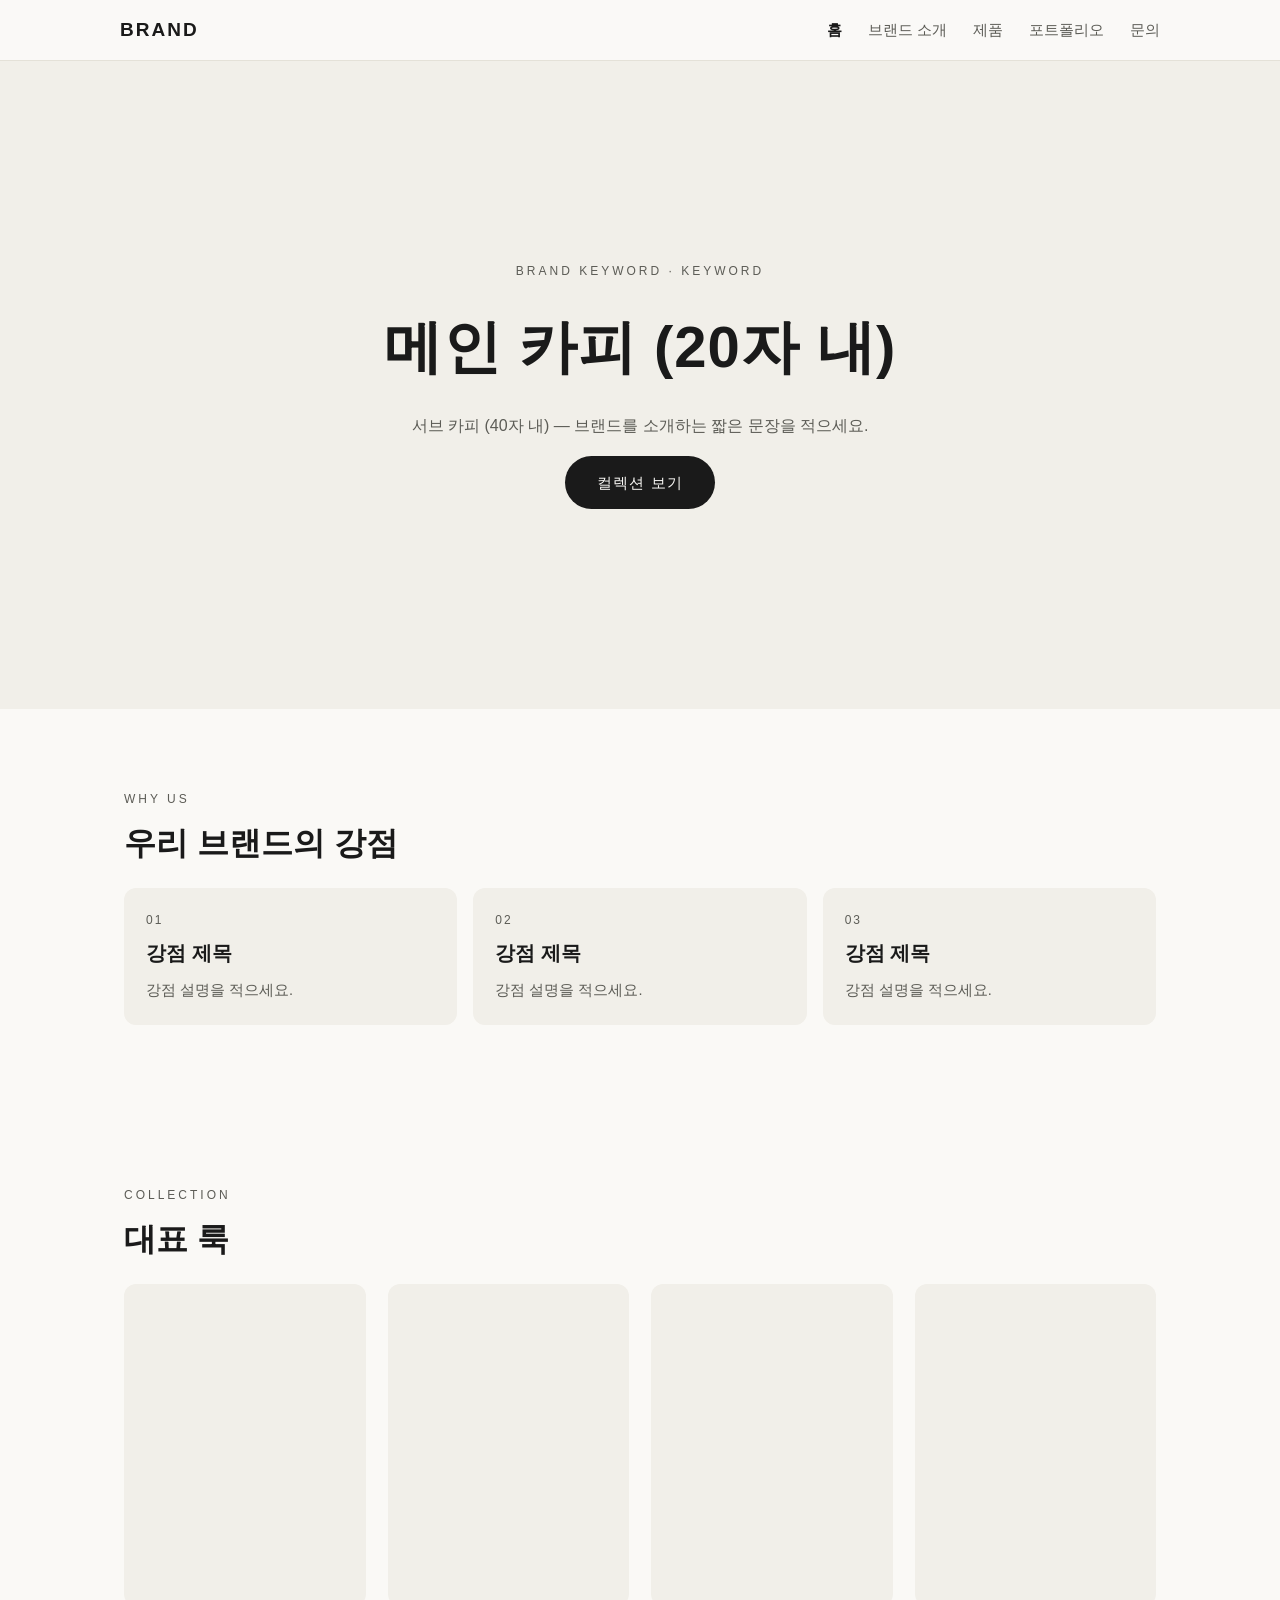
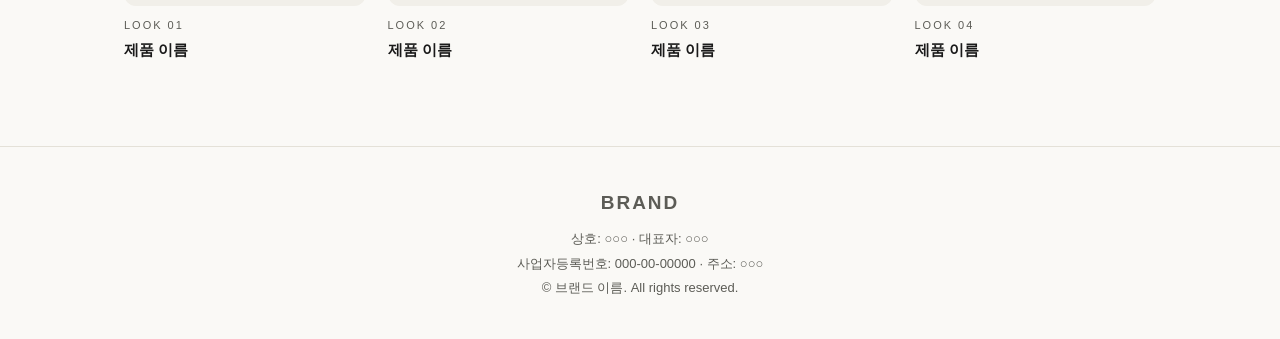
==== index.html @ 8da1a18b "제품 시스템 추가: products.json 기반 목록/상세(DB 없이 브랜드가 직접 관리) + 안내서" ====
<!DOCTYPE html>
<html lang="ko">
<head>
  <meta charset="UTF-8" />
  <meta name="viewport" content="width=device-width, initial-scale=1.0" />

  <!-- [작성서 01] 브랜드명으로 바꾸세요 -->
  <title>브랜드 이름</title>
  <!-- [작성서 02] 한 줄 소개 → 검색·공유 미리보기에 나오는 설명 -->
  <meta name="description" content="브랜드 한 줄 소개를 여기에 적으세요." />

  <!-- 카톡/인스타 공유 미리보기 (OG 태그) — 브랜드명·소개·대표이미지로 바꾸세요 -->
  <meta property="og:title" content="브랜드 이름" />
  <meta property="og:description" content="브랜드 한 줄 소개" />
  <meta property="og:image" content="images/og.jpg" />
  <meta property="og:type" content="website" />

  <!-- 탭 아이콘 (images/favicon.png 넣으면 표시됨) -->
  <link rel="icon" href="images/favicon.png" />
  <link rel="stylesheet" href="style.css" />
</head>
<body>

  <!-- ===== 상단 메뉴 (5페이지 공통 — 수정하면 모든 페이지에 똑같이 반영하세요) ===== -->
  <header class="nav">
    <div class="nav-inner">
      <a href="index.html" class="logo">BRAND</a>
      <button class="nav-toggle" aria-label="메뉴 열기">☰</button>
      <nav class="nav-menu">
        <a href="index.html" class="active">홈</a>
        <a href="about.html">브랜드 소개</a>
        <a href="products.html">제품</a>
        <a href="portfolio.html">포트폴리오</a>
        <a href="contact.html">문의</a>
      </nav>
    </div>
  </header>

  <!-- ===== 히어로 [작성서 04 홈: 메인 카피·서브 카피] ===== -->
  <section class="hero">
    <p class="eyebrow">BRAND KEYWORD · KEYWORD</p>
    <h1>메인 카피 (20자 내)</h1>
    <p>서브 카피 (40자 내) — 브랜드를 소개하는 짧은 문장을 적으세요.</p>
    <a href="products.html" class="btn">컬렉션 보기</a>
  </section>

  <!-- ===== 강점 3가지 [작성서 04 홈: 강점3가지] ===== -->
  <section class="section">
    <p class="eyebrow">WHY US</p>
    <h2>우리 브랜드의 강점</h2>
    <div class="features">
      <div class="feature">
        <p class="num">01</p>
        <h3>강점 제목</h3>
        <p>강점 설명을 적으세요.</p>
      </div>
      <div class="feature">
        <p class="num">02</p>
        <h3>강점 제목</h3>
        <p>강점 설명을 적으세요.</p>
      </div>
      <div class="feature">
        <p class="num">03</p>
        <h3>강점 제목</h3>
        <p>강점 설명을 적으세요.</p>
      </div>
    </div>
  </section>

  <!-- ===== 대표 제품 미리보기 — products.json에서 자동으로 채워짐 ===== -->
  <section class="section">
    <p class="eyebrow">COLLECTION</p>
    <h2>대표 룩</h2>
    <div class="grid" id="home-looks"></div>
  </section>

  <!-- ===== 푸터 (5페이지 공통) [작성서 01: 푸터 표기 정보] ===== -->
  <footer class="footer">
    <p class="logo">BRAND</p>
    <p class="biz">
      상호: ○○○ · 대표자: ○○○<br />
      사업자등록번호: 000-00-00000 · 주소: ○○○
    </p>
    <p>© 브랜드 이름. All rights reserved.</p>
  </footer>

  <script src="script.js"></script>
  <script>
    // products.json의 앞 4개 제품을 홈에 보여줍니다. (수정할 필요 없음)
    fetch("products.json")
      .then((r) => r.json())
      .then((data) => {
        document.getElementById("home-looks").innerHTML = data.products
          .slice(0, 4)
          .map((p) => {
            const img = p.images && p.images[0]
              ? '<img src="' + p.images[0] + '" alt="' + p.name + '" onerror="this.remove()" />'
              : "";
            return (
              '<a class="card" href="product.html?id=' + encodeURIComponent(p.id) + '">' +
              '<div class="card-img">' + img + "</div>" +
              '<p class="k">' + (p.label || "") + "</p>" +
              "<h3>" + p.name + "</h3></a>"
            );
          })
          .join("");
      })
      .catch(() => {});
  </script>
</body>
</html>
---- style.css ----
/* ==========================================================
   ★ 브랜드 디자인 토큰 — 여기 값만 바꾸면 사이트 전체 톤이 바뀝니다
   (예: RE:STITCH → --bg:#F7F4EE; --ink:#111; --accent:#0E5A5A;)
   ========================================================== */
:root {
  --bg: #faf9f6;        /* 페이지 배경 */
  --surface: #f1efe9;   /* 카드·옅은 배경 */
  --ink: #1a1a1a;       /* 기본 글자색 */
  --ink-soft: #5c5c56;  /* 보조 글자색 */
  --accent: #1a1a1a;    /* 강조색 (버튼·포인트) */
  --line: #e4e1d8;      /* 테두리 선 */

  --font-main: -apple-system, "Apple SD Gothic Neo", "Noto Sans KR", sans-serif;
  --font-display: var(--font-main);  /* 제목용 폰트 (다르게 쓰고 싶으면 변경) */

  --radius: 12px;
  --maxw: 1080px;
}

/* ===== 기본값 (모바일 우선 — 기본이 휴대폰 화면) ===== */
* { margin: 0; padding: 0; box-sizing: border-box; }
html { scroll-behavior: smooth; -webkit-text-size-adjust: 100%; }
body { font-family: var(--font-main); color: var(--ink); background: var(--bg); line-height: 1.7; }
img { max-width: 100%; display: block; }
a { color: inherit; }

/* ===== 상단 메뉴 (모바일: 햄버거) ===== */
.nav { position: sticky; top: 0; z-index: 20; background: color-mix(in srgb, var(--bg) 92%, white); backdrop-filter: blur(8px); border-bottom: 1px solid var(--line); }
.nav-inner { max-width: var(--maxw); margin: 0 auto; padding: 14px 20px; display: flex; align-items: center; justify-content: space-between; position: relative; }
.logo { font-family: var(--font-display); font-weight: 800; letter-spacing: 2px; text-decoration: none; font-size: 19px; }
.nav-toggle { background: none; border: 0; font-size: 26px; line-height: 1; cursor: pointer; color: var(--ink); padding: 4px 8px; }
.nav-menu { display: none; position: absolute; top: 100%; left: 0; right: 0; flex-direction: column; background: var(--bg); border-bottom: 1px solid var(--line); padding: 8px 20px 16px; }
.nav-menu.open { display: flex; }
.nav-menu a { text-decoration: none; color: var(--ink-soft); font-size: 16px; padding: 12px 0; border-top: 1px solid var(--line); }
.nav-menu a.active { color: var(--ink); font-weight: 700; }

/* ===== 히어로 (홈 첫 화면) ===== */
.hero { min-height: 72vh; background: var(--surface); display: flex; flex-direction: column; align-items: center; justify-content: center; text-align: center; padding: 48px 22px; gap: 16px; }
.hero .eyebrow { font-size: 12px; letter-spacing: 3px; color: var(--ink-soft); text-transform: uppercase; }
.hero h1 { font-family: var(--font-display); font-size: clamp(28px, 8vw, 58px); letter-spacing: 1px; }
.hero p { color: var(--ink-soft); max-width: 560px; }
.btn { display: inline-block; background: var(--accent); color: var(--bg); padding: 14px 32px; border-radius: 999px; text-decoration: none; font-size: 15px; letter-spacing: 1px; }
.btn.ghost { background: transparent; color: var(--ink); border: 1px solid var(--ink); }

/* ===== 공통 섹션 ===== */
.section { max-width: var(--maxw); margin: 0 auto; padding: 56px 22px; }
.section .eyebrow { font-size: 12px; letter-spacing: 3px; color: var(--ink-soft); text-transform: uppercase; margin-bottom: 6px; }
.section h2 { font-family: var(--font-display); font-size: clamp(22px, 6vw, 32px); margin-bottom: 18px; }
.section h3 { font-size: clamp(16px, 4.5vw, 20px); margin: 20px 0 8px; }
.lead { font-size: clamp(15px, 4vw, 18px); color: var(--ink-soft); max-width: 640px; }

/* ===== 페이지 머리(서브페이지 상단) ===== */
.page-head { background: var(--surface); text-align: center; padding: 64px 22px 48px; }
.page-head h1 { font-family: var(--font-display); font-size: clamp(26px, 7vw, 44px); }
.page-head p { color: var(--ink-soft); margin-top: 8px; }

/* ===== 강점 3가지 / 특징 ===== */
.features { display: grid; grid-template-columns: 1fr; gap: 16px; }
.feature { background: var(--surface); border-radius: var(--radius); padding: 22px; }
.feature .num { font-size: 12px; letter-spacing: 2px; color: var(--ink-soft); }
.feature h3 { margin: 6px 0 8px; }
.feature p { color: var(--ink-soft); font-size: 14.5px; }

/* ===== 제품(룩) 카드 ===== */
.grid { display: grid; grid-template-columns: repeat(2, 1fr); gap: 14px; }
.card { text-decoration: none; }
.card-img { aspect-ratio: 3/4; background: var(--surface); border-radius: var(--radius); margin-bottom: 10px; overflow: hidden; }
.card-img img { width: 100%; height: 100%; object-fit: cover; }
.card .k { font-size: 11px; letter-spacing: 2px; color: var(--ink-soft); text-transform: uppercase; }
.card h3 { font-size: 15px; margin: 2px 0 4px; }
.card p { font-size: 13px; color: var(--ink-soft); }

/* 제품 상세형(큰 이미지+설명 교차) */
.look { display: grid; grid-template-columns: 1fr; gap: 18px; margin: 36px 0; }
.look-img { aspect-ratio: 3/4; background: var(--surface); border-radius: var(--radius); overflow: hidden; }
.look-img img { width: 100%; height: 100%; object-fit: cover; }
.look .k { font-size: 11px; letter-spacing: 2px; color: var(--ink-soft); text-transform: uppercase; }
.look h3 { font-size: clamp(18px, 5vw, 24px); margin: 4px 0 8px; }
.look p { color: var(--ink-soft); }
.tags { margin-top: 10px; display: flex; flex-wrap: wrap; gap: 6px; }
.tags span { font-size: 11.5px; border: 1px solid var(--line); border-radius: 999px; padding: 4px 10px; color: var(--ink-soft); }

/* ===== 포트폴리오 사례 ===== */
.case { border-top: 1px solid var(--line); padding: 28px 0; }
.case .k { font-size: 12px; letter-spacing: 2px; color: var(--ink-soft); }
.case h3 { margin: 6px 0 8px; }
.case p { color: var(--ink-soft); }

/* ===== 문의 ===== */
.contact-list { display: grid; grid-template-columns: 1fr; gap: 12px; margin-top: 8px; }
.contact-item { background: var(--surface); border-radius: var(--radius); padding: 18px 20px; }
.contact-item .label { font-size: 12px; letter-spacing: 2px; color: var(--ink-soft); text-transform: uppercase; }
.contact-item .value { font-size: 16px; margin-top: 4px; word-break: break-all; }

/* ===== 푸터 (모든 페이지 공통) ===== */
.footer { border-top: 1px solid var(--line); padding: 40px 22px; text-align: center; color: var(--ink-soft); font-size: 13px; }
.footer .biz { margin-top: 8px; line-height: 1.9; }

/* ===== 큰 화면(태블릿/PC) — 720px 이상 ===== */
@media (min-width: 720px) {
  .nav-toggle { display: none; }
  .nav-menu { display: flex; flex-direction: row; position: static; background: none; border: 0; padding: 0; gap: 26px; }
  .nav-menu a { border-top: 0; padding: 0; font-size: 15px; }
  .section { padding: 80px 24px; }
  .features { grid-template-columns: repeat(3, 1fr); }
  .grid { grid-template-columns: repeat(auto-fill, minmax(230px, 1fr)); gap: 22px; }
  .look { grid-template-columns: 1fr 1fr; align-items: center; gap: 40px; }
  .look.reverse .look-img { order: 2; }
  .contact-list { grid-template-columns: repeat(2, 1fr); }
}
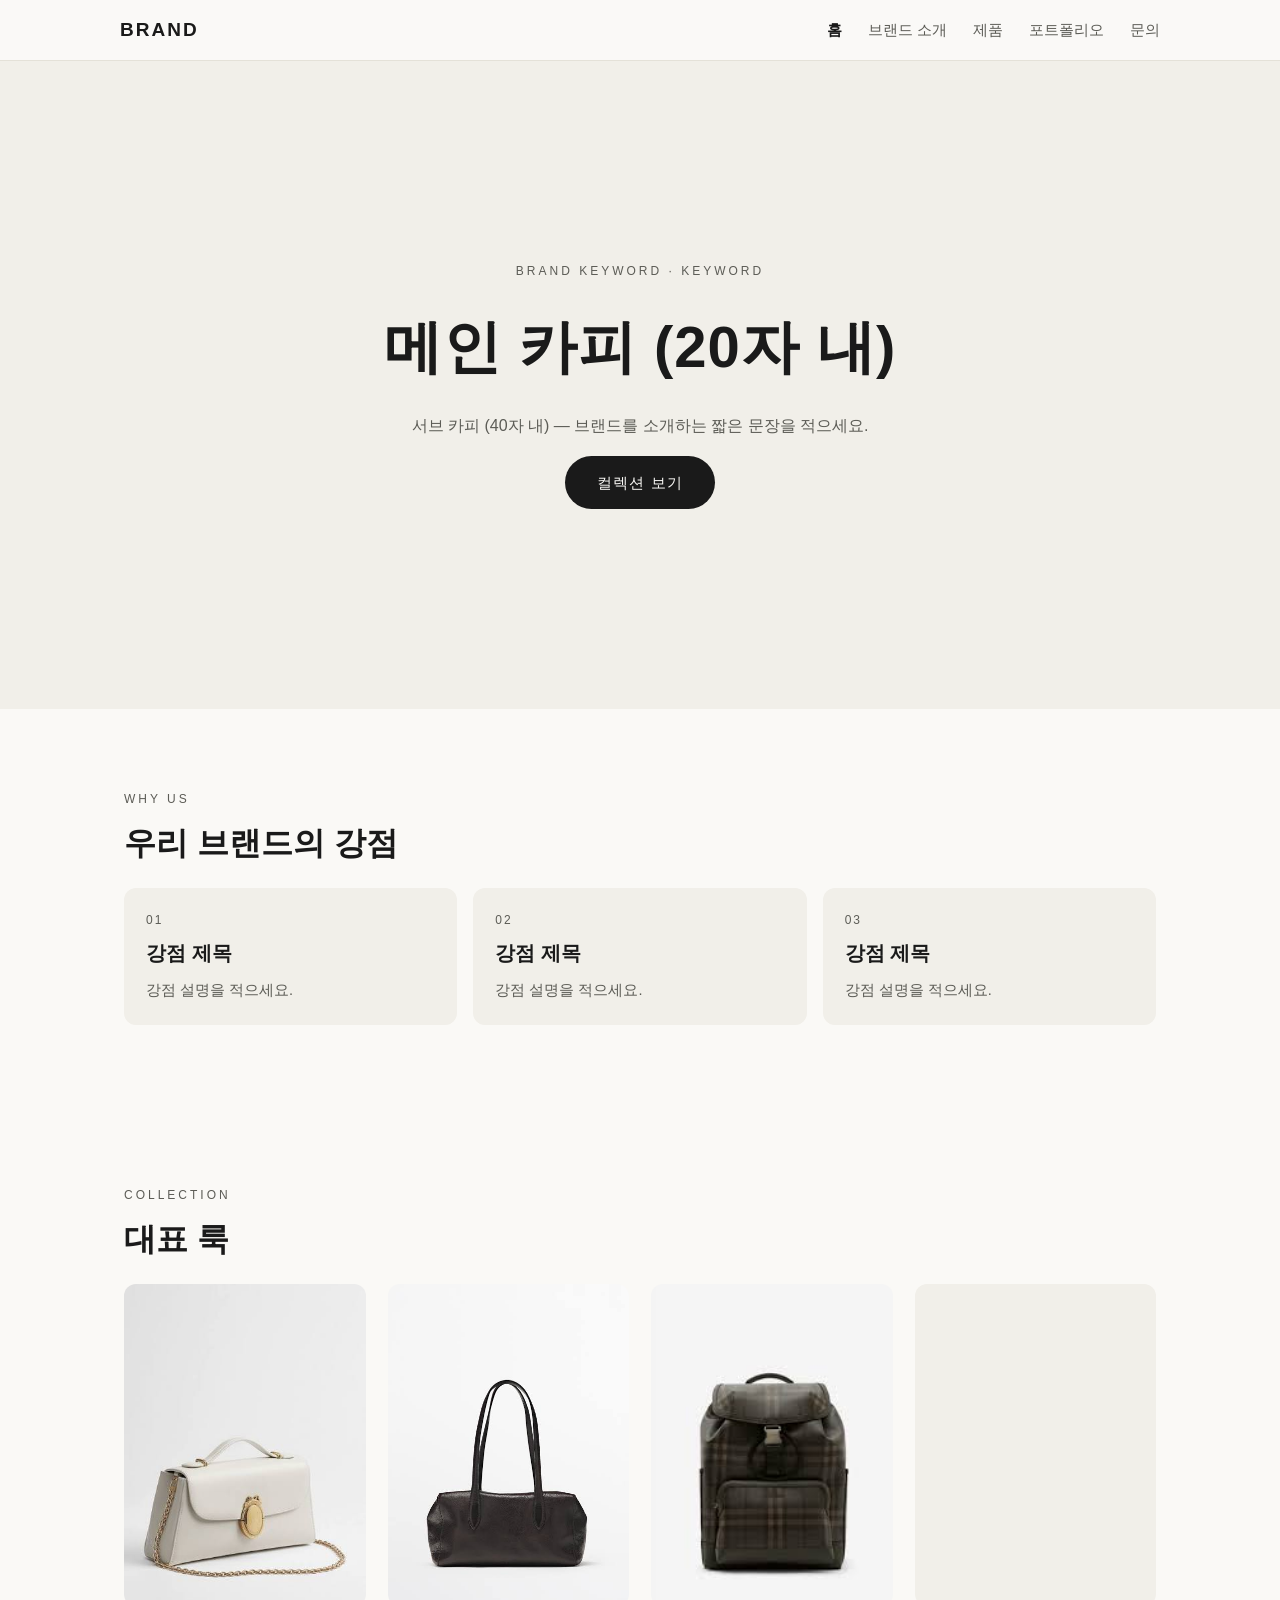
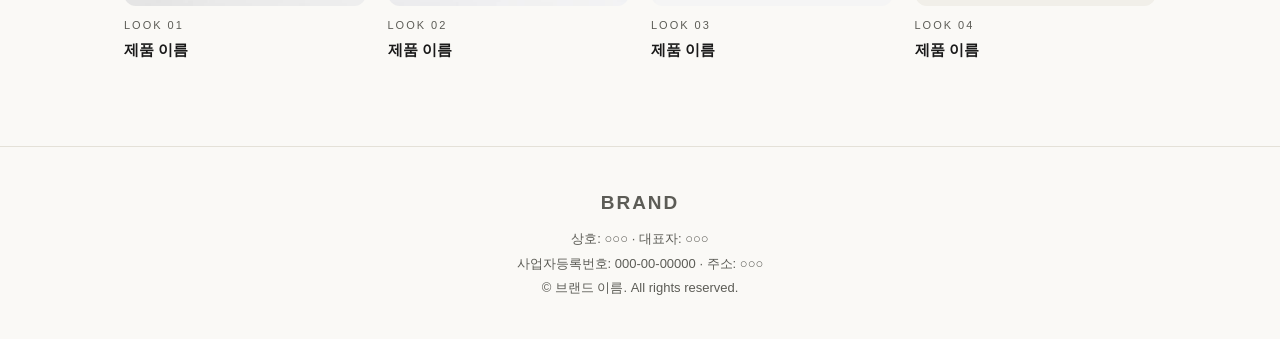
==== commit aa8a756c: "관리자 리치 편집기와 공개 서식 강화" ====
--- a/index.html
+++ b/index.html
@@ -85,22 +85,24 @@
   </footer>
 
   <script src="script.js"></script>
+  <script src="catalog.js?v=20260826-rich-editor-1"></script>
   <script>
-    // products.json의 앞 4개 제품을 홈에 보여줍니다. (수정할 필요 없음)
-    fetch("products.json")
-      .then((r) => r.json())
-      .then((data) => {
-        document.getElementById("home-looks").innerHTML = data.products
-          .slice(0, 4)
+    // 공개 제품 중 '홈 대표 제품'을 최대 4개 보여줍니다.
+    ProductCatalog.loadVisibleProducts()
+      .then((products) => {
+        const featured = products.filter((product) => product.featured);
+        const homeProducts = (featured.length ? featured : products).slice(0, 4);
+        document.getElementById("home-looks").innerHTML = homeProducts
           .map((p) => {
-            const img = p.images && p.images[0]
-              ? '<img src="' + p.images[0] + '" alt="' + p.name + '" onerror="this.remove()" />'
+            const image = ProductCatalog.safeImageUrl(p.images && p.images[0]);
+            const img = image
+              ? '<img src="' + ProductCatalog.escapeHtml(image) + '" alt="' + ProductCatalog.escapeHtml(p.name) + '" onerror="this.remove()" />'
               : "";
             return (
               '<a class="card" href="product.html?id=' + encodeURIComponent(p.id) + '">' +
               '<div class="card-img">' + img + "</div>" +
-              '<p class="k">' + (p.label || "") + "</p>" +
-              "<h3>" + p.name + "</h3></a>"
+              '<p class="k">' + ProductCatalog.escapeHtml(p.label || p.category || "") + "</p>" +
+              "<h3>" + ProductCatalog.escapeHtml(p.name) + "</h3></a>"
             );
           })
           .join("");
--- a/style.css
+++ b/style.css
@@ -69,6 +69,7 @@
 .card .k { font-size: 11px; letter-spacing: 2px; color: var(--ink-soft); text-transform: uppercase; }
 .card h3 { font-size: 15px; margin: 2px 0 4px; }
 .card p { font-size: 13px; color: var(--ink-soft); }
+.card .price { margin-top: 5px; color: var(--ink); font-weight: 700; }
 
 /* 제품 상세형(큰 이미지+설명 교차) */
 .look { display: grid; grid-template-columns: 1fr; gap: 18px; margin: 36px 0; }
@@ -80,7 +81,103 @@
 .tags { margin-top: 10px; display: flex; flex-wrap: wrap; gap: 6px; }
 .tags span { font-size: 11.5px; border: 1px solid var(--line); border-radius: 999px; padding: 4px 10px; color: var(--ink-soft); }
 
-/* ===== 포트폴리오 사례 ===== */
+/* ===== 제품 상세페이지 =====
+   브랜드 담당자가 편집기에서 만든 상세 내용은 아래 공통 클래스에 맞춰 표시됩니다.
+   학생은 이 영역의 CSS를 바꿔 브랜드에 맞는 제품 상세 UI를 디자인하세요. */
+.product-hero { display: grid; grid-template-columns: 1fr; gap: 28px; }
+.product-hero-gallery { min-width: 0; }
+.product-hero-carousel { position: relative; min-width: 0; }
+.product-carousel-viewport { overflow: hidden; border-radius: var(--radius); touch-action: pan-y; }
+.product-carousel-track { display: flex; transition: transform .42s cubic-bezier(.22, .7, .25, 1); will-change: transform; }
+.product-hero-image { flex: 0 0 100%; min-width: 100%; min-height: 320px; aspect-ratio: 4/5; margin: 0; background: var(--surface); overflow: hidden; }
+.product-hero-image img { width: 100%; height: 100%; object-fit: cover; }
+.product-image-placeholder { aspect-ratio: 3/4; }
+.product-carousel-button { position: absolute; top: 50%; z-index: 2; display: grid; width: 44px; height: 44px; padding: 0; border: 1px solid rgba(255,255,255,.55); border-radius: 50%; background: rgba(20,20,20,.72); color: #fff; font-size: 20px; line-height: 1; place-items: center; transform: translateY(-50%); cursor: pointer; backdrop-filter: blur(8px); }
+.product-carousel-button:hover { background: rgba(20,20,20,.92); }
+.product-carousel-button:focus-visible,
+.product-carousel-dot:focus-visible { outline: 3px solid var(--accent); outline-offset: 3px; }
+.product-carousel-button.previous { left: 12px; }
+.product-carousel-button.next { right: 12px; }
+.product-carousel-footer { display: flex; align-items: center; justify-content: space-between; gap: 16px; min-height: 34px; padding-top: 10px; }
+.product-carousel-count { flex: 0 0 auto; margin: 0; color: var(--ink-soft); font-size: 12px; font-variant-numeric: tabular-nums; }
+.product-carousel-dots { display: flex; overflow-x: auto; align-items: center; justify-content: flex-end; gap: 8px; max-width: 75%; padding: 5px 2px; scrollbar-width: none; }
+.product-carousel-dots::-webkit-scrollbar { display: none; }
+.product-carousel-dot { flex: 0 0 auto; width: 8px; height: 8px; padding: 0; border: 0; border-radius: 50%; background: var(--line); cursor: pointer; transition: width .2s ease, background .2s ease; }
+.product-carousel-dot[aria-current="true"] { width: 24px; border-radius: 999px; background: var(--ink); }
+.product-info .k { font-size: 11px; letter-spacing: 2px; color: var(--ink-soft); text-transform: uppercase; }
+.product-info h1 { font-family: var(--font-display); font-size: clamp(28px, 8vw, 48px); line-height: 1.2; margin: 8px 0 14px; }
+.product-summary { color: var(--ink-soft); font-size: 16px; }
+.product-price { font-size: 20px; font-weight: 800; margin-top: 18px; }
+.product-buy { margin-top: 24px; text-align: center; }
+.product-story { padding: 24px 0 64px; }
+.product-block { width: min(calc(100% - 44px), var(--maxw)); margin: 0 auto 54px; }
+.product-rich-text { max-width: 760px; }
+.product-rich-text h2,
+.product-block-copy h2,
+.product-highlight h2 { font-family: var(--font-display); font-size: clamp(23px, 6vw, 36px); line-height: 1.3; margin-bottom: 16px; }
+.product-rich-text h3,
+.product-block-copy h3 { font-size: clamp(18px, 5vw, 25px); margin: 30px 0 10px; }
+.product-rich-text p,
+.product-block-copy p,
+.product-highlight p { margin: 0 0 16px; color: var(--ink-soft); }
+.product-rich-text ul,
+.product-rich-text ol,
+.product-block-copy ul,
+.product-block-copy ol { margin: 0 0 20px 22px; color: var(--ink-soft); }
+.product-rich-text blockquote,
+.product-block-copy blockquote { border-left: 3px solid var(--accent); padding-left: 18px; margin: 24px 0; font-size: 18px; }
+.product-rich-text img,
+.product-block-copy img { width: 100%; border-radius: var(--radius); margin: 24px 0; }
+.product-rich-text figure { margin: 24px 0; }
+.product-rich-text figcaption { margin-top: 8px; color: var(--ink-soft); font-size: 12px; text-align: center; }
+.product-rich-text iframe,
+.product-rich-text video { display: block; width: 100%; margin: 30px 0; border: 0; border-radius: var(--radius); background: #111; }
+.product-rich-text iframe { aspect-ratio: 16 / 9; }
+.product-rich-text video { height: auto; }
+.product-full-image { width: min(calc(100% - 24px), 1320px); }
+.product-full-image img { width: 100%; max-height: 900px; object-fit: cover; border-radius: var(--radius); }
+.product-full-image figcaption { color: var(--ink-soft); font-size: 13px; margin-top: 8px; text-align: center; }
+.product-image-text { display: grid; grid-template-columns: 1fr; gap: 24px; align-items: center; }
+.product-block-image { min-height: 280px; background: var(--surface); border-radius: var(--radius); overflow: hidden; }
+.product-block-image:empty { display: none; }
+.product-block-image img { width: 100%; height: 100%; max-height: 720px; object-fit: cover; }
+.product-gallery { display: grid; grid-template-columns: 1fr; gap: 12px; }
+.product-gallery figure { min-height: 240px; background: var(--surface); border-radius: var(--radius); overflow: hidden; }
+.product-gallery img { width: 100%; height: 100%; max-height: 760px; object-fit: cover; }
+.product-highlight { background: var(--surface); padding: 38px 24px; border-radius: var(--radius); text-align: center; }
+.product-highlight > :last-child { margin-bottom: 0; }
+.product-back { text-align: center; padding-top: 0; }
+
+/* ===== 포트폴리오 =====
+   관리자 편집기에서 만든 한 페이지가 이 영역에 표시됩니다.
+   학생은 아래 스타일을 브랜드 디자인에 맞게 자유롭게 바꿀 수 있습니다. */
+.portfolio-content { max-width: 860px; margin: 0 auto; overflow-wrap: anywhere; }
+.portfolio-content > :first-child { margin-top: 0; }
+.portfolio-content > :last-child { margin-bottom: 0; }
+.portfolio-content h2 { margin: 48px 0 18px; font-family: var(--font-display); font-size: clamp(25px, 6vw, 42px); line-height: 1.25; }
+.portfolio-content h3 { margin: 36px 0 13px; font-size: clamp(19px, 4.5vw, 27px); line-height: 1.35; }
+.portfolio-content h4 { margin: 30px 0 10px; font-size: 18px; }
+.portfolio-content p { margin: 0 0 20px; color: var(--ink-soft); }
+.portfolio-content strong { color: var(--ink); }
+.portfolio-content ul,
+.portfolio-content ol { margin: 0 0 24px 24px; color: var(--ink-soft); }
+.portfolio-content li + li { margin-top: 7px; }
+.portfolio-content blockquote { margin: 34px 0; padding: 6px 0 6px 20px; border-left: 3px solid var(--accent); font-size: clamp(18px, 4vw, 24px); }
+.portfolio-content blockquote p { color: var(--ink); }
+.portfolio-content a { text-underline-offset: 3px; }
+.portfolio-content hr { margin: 52px 0; border: 0; border-top: 1px solid var(--line); }
+.portfolio-content img { width: 100%; height: auto; margin: 30px 0; border-radius: var(--radius); }
+.portfolio-content figure { margin: 34px 0; }
+.portfolio-content figure img { margin: 0; }
+.portfolio-content figcaption { margin-top: 9px; color: var(--ink-soft); font-size: 12px; text-align: center; }
+.portfolio-content iframe,
+.portfolio-content video { display: block; width: 100%; margin: 36px 0; border: 0; border-radius: var(--radius); background: #111; }
+.portfolio-content iframe { aspect-ratio: 16 / 9; }
+.portfolio-content video { height: auto; }
+.portfolio-content.is-empty { min-height: 220px; display: grid; place-items: center; text-align: center; }
+.portfolio-status { color: var(--ink-soft); font-size: 14px; }
+
+/* 기존 사례형 UI를 사용하고 싶은 학생 팀을 위한 선택 스타일 */
 .case { border-top: 1px solid var(--line); padding: 28px 0; }
 .case .k { font-size: 12px; letter-spacing: 2px; color: var(--ink-soft); }
 .case h3 { margin: 6px 0 8px; }
@@ -106,5 +203,18 @@
   .grid { grid-template-columns: repeat(auto-fill, minmax(230px, 1fr)); gap: 22px; }
   .look { grid-template-columns: 1fr 1fr; align-items: center; gap: 40px; }
   .look.reverse .look-img { order: 2; }
+  .product-hero { grid-template-columns: minmax(0, 1.2fr) minmax(280px, .8fr); align-items: start; gap: 52px; }
+  .product-info { position: sticky; top: 100px; padding-top: 20px; }
+  .product-block { margin-bottom: 90px; }
+  .product-image-text { grid-template-columns: 1fr 1fr; gap: 64px; }
+  .product-image-text.reverse .product-block-image { order: 2; }
+  .product-image-text.reverse .product-block-copy { order: 1; }
+  .product-gallery.columns-2 { grid-template-columns: repeat(2, 1fr); }
+  .product-gallery.columns-3 { grid-template-columns: repeat(3, 1fr); }
+  .product-highlight { padding: 64px; }
   .contact-list { grid-template-columns: repeat(2, 1fr); }
 }
+
+@media (prefers-reduced-motion: reduce) {
+  .product-carousel-track { transition: none; }
+}
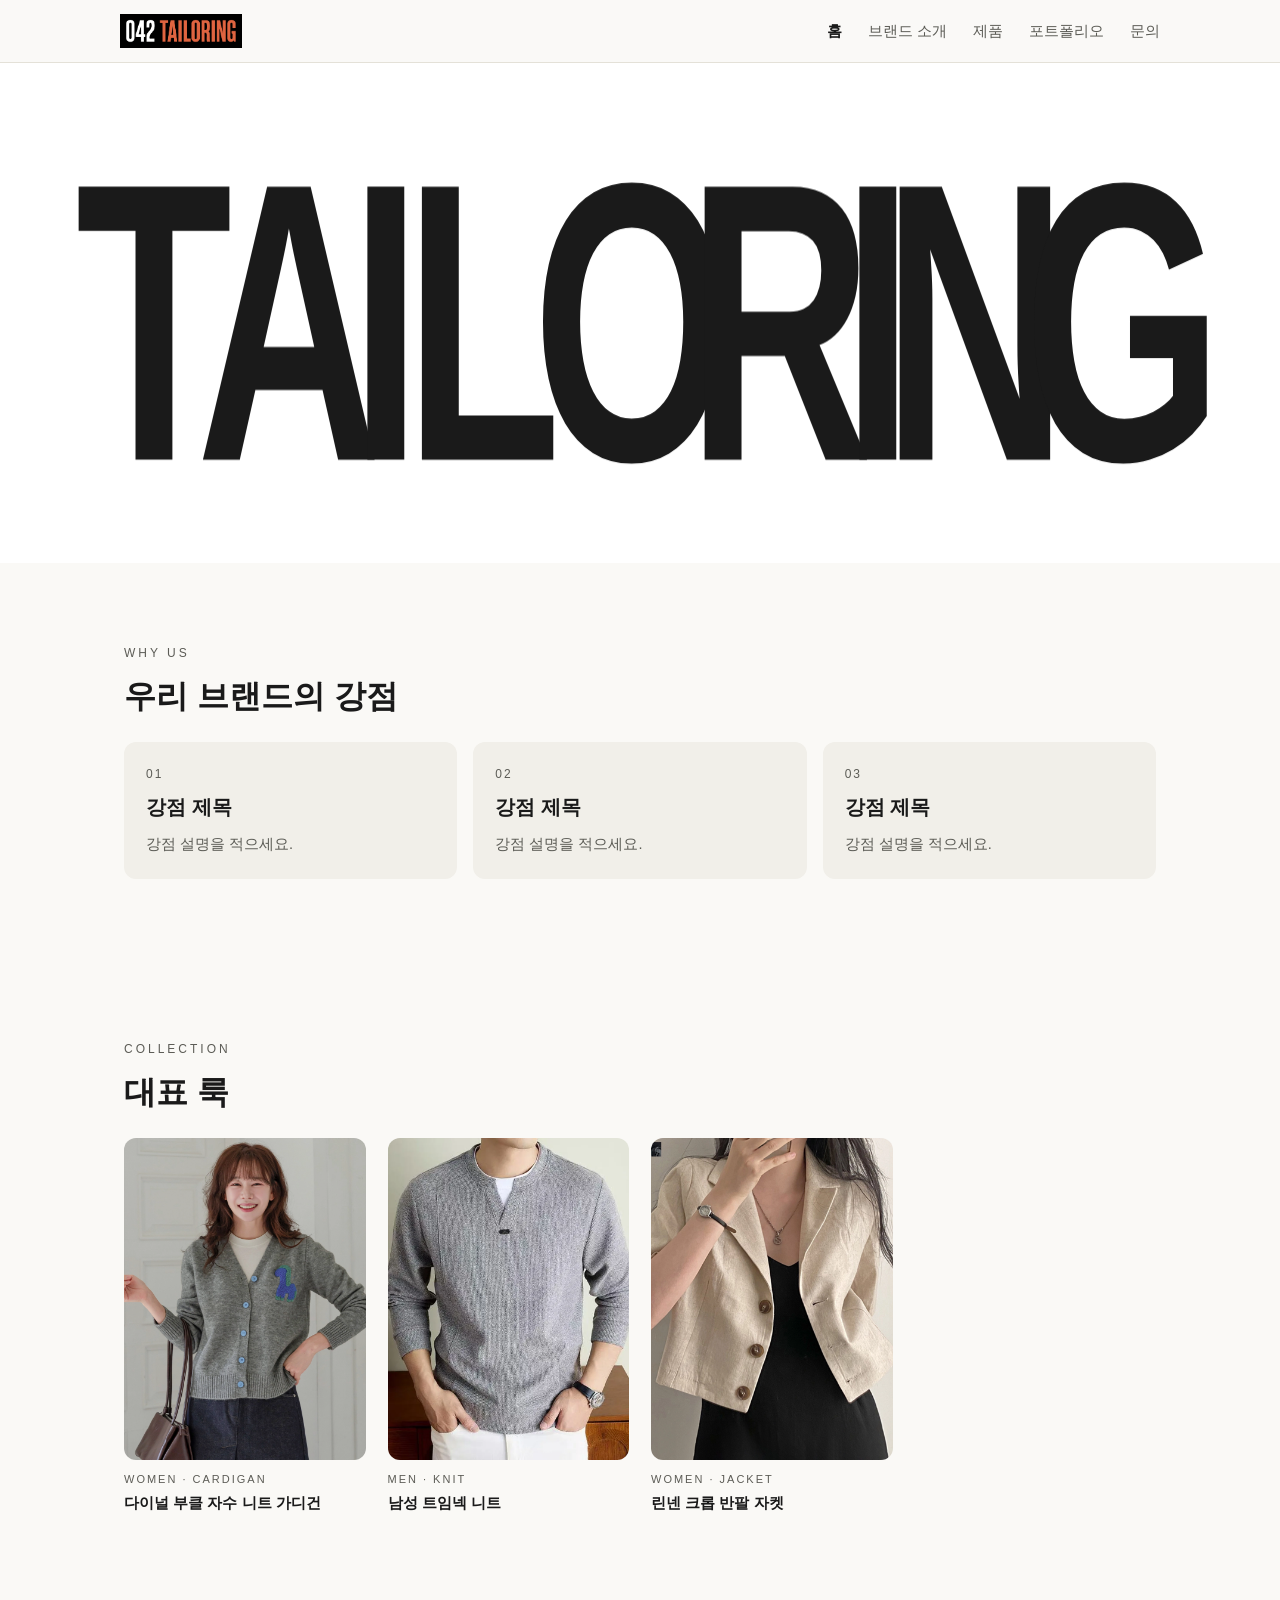
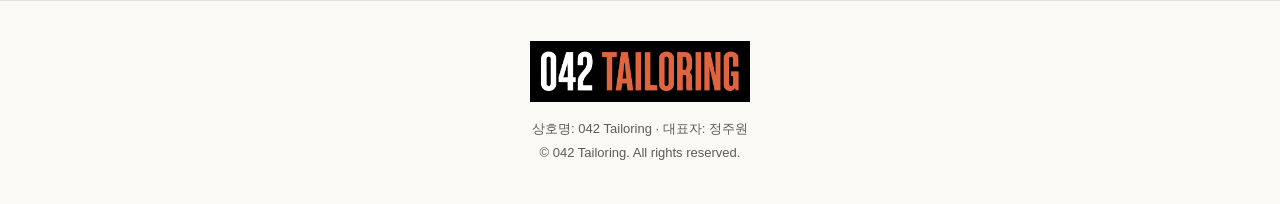
==== commit e65e8b4a: "홈 타이포그래피와 브랜드 로고 적용" ====
--- a/index.html
+++ b/index.html
@@ -24,7 +24,9 @@
   <!-- ===== 상단 메뉴 (5페이지 공통 — 수정하면 모든 페이지에 똑같이 반영하세요) ===== -->
   <header class="nav">
     <div class="nav-inner">
-      <a href="index.html" class="logo">BRAND</a>
+      <a href="index.html" class="logo" aria-label="042 TAILORING 홈으로 이동">
+        <img src="images/042-tailoring-logo.png" alt="042 TAILORING" />
+      </a>
       <button class="nav-toggle" aria-label="메뉴 열기">☰</button>
       <nav class="nav-menu">
         <a href="index.html" class="active">홈</a>
@@ -37,11 +39,20 @@
   </header>
 
   <!-- ===== 히어로 [작성서 04 홈: 메인 카피·서브 카피] ===== -->
-  <section class="hero">
-    <p class="eyebrow">BRAND KEYWORD · KEYWORD</p>
-    <h1>메인 카피 (20자 내)</h1>
-    <p>서브 카피 (40자 내) — 브랜드를 소개하는 짧은 문장을 적으세요.</p>
-    <a href="products.html" class="btn">컬렉션 보기</a>
+  <section class="hero hero-type-stage">
+    <!-- 첫 화면을 가득 채우며 계속 위아래로 움직이는 브랜드 타이포그래피 -->
+    <h1 class="reel-title" aria-label="TAILORING">
+      <!-- 같은 글자를 세로로 반복해 슬롯머신처럼 끊김 없이 회전시킵니다. -->
+      <span class="letter-reel"><span class="letter-reel-track" aria-hidden="true"><span>T</span><span>T</span><span>T</span><span>T</span><span>T</span><span>T</span></span></span>
+      <span class="letter-reel"><span class="letter-reel-track" aria-hidden="true"><span>A</span><span>A</span><span>A</span><span>A</span><span>A</span><span>A</span></span></span>
+      <span class="letter-reel narrow"><span class="letter-reel-track" aria-hidden="true"><span>I</span><span>I</span><span>I</span><span>I</span><span>I</span><span>I</span></span></span>
+      <span class="letter-reel"><span class="letter-reel-track" aria-hidden="true"><span>L</span><span>L</span><span>L</span><span>L</span><span>L</span><span>L</span></span></span>
+      <span class="letter-reel wide"><span class="letter-reel-track" aria-hidden="true"><span>O</span><span>O</span><span>O</span><span>O</span><span>O</span><span>O</span></span></span>
+      <span class="letter-reel"><span class="letter-reel-track" aria-hidden="true"><span>R</span><span>R</span><span>R</span><span>R</span><span>R</span><span>R</span></span></span>
+      <span class="letter-reel narrow"><span class="letter-reel-track" aria-hidden="true"><span>I</span><span>I</span><span>I</span><span>I</span><span>I</span><span>I</span></span></span>
+      <span class="letter-reel"><span class="letter-reel-track" aria-hidden="true"><span>N</span><span>N</span><span>N</span><span>N</span><span>N</span><span>N</span></span></span>
+      <span class="letter-reel wide"><span class="letter-reel-track" aria-hidden="true"><span>G</span><span>G</span><span>G</span><span>G</span><span>G</span><span>G</span></span></span>
+    </h1>
   </section>
 
   <!-- ===== 강점 3가지 [작성서 04 홈: 강점3가지] ===== -->
@@ -76,12 +87,9 @@
 
   <!-- ===== 푸터 (5페이지 공통) [작성서 01: 푸터 표기 정보] ===== -->
   <footer class="footer">
-    <p class="logo">BRAND</p>
-    <p class="biz">
-      상호: ○○○ · 대표자: ○○○<br />
-      사업자등록번호: 000-00-00000 · 주소: ○○○
-    </p>
-    <p>© 브랜드 이름. All rights reserved.</p>
+    <p class="logo"><img src="images/042-tailoring-logo.png" alt="042 TAILORING" /></p>
+    <p class="biz">상호명: 042 Tailoring · 대표자: 정주원</p>
+    <p>© 042 Tailoring. All rights reserved.</p>
   </footer>
 
   <script src="script.js"></script>
--- a/style.css
+++ b/style.css
@@ -9,6 +9,7 @@
   --ink-soft: #5c5c56;  /* 보조 글자색 */
   --accent: #1a1a1a;    /* 강조색 (버튼·포인트) */
   --line: #e4e1d8;      /* 테두리 선 */
+  --hero-bg: #ffffff;   /* 홈 움직이는 타이포그래피 배경 */
 
   --font-main: -apple-system, "Apple SD Gothic Neo", "Noto Sans KR", sans-serif;
   --font-display: var(--font-main);  /* 제목용 폰트 (다르게 쓰고 싶으면 변경) */
@@ -27,7 +28,8 @@
 /* ===== 상단 메뉴 (모바일: 햄버거) ===== */
 .nav { position: sticky; top: 0; z-index: 20; background: color-mix(in srgb, var(--bg) 92%, white); backdrop-filter: blur(8px); border-bottom: 1px solid var(--line); }
 .nav-inner { max-width: var(--maxw); margin: 0 auto; padding: 14px 20px; display: flex; align-items: center; justify-content: space-between; position: relative; }
-.logo { font-family: var(--font-display); font-weight: 800; letter-spacing: 2px; text-decoration: none; font-size: 19px; }
+.logo { display: inline-flex; align-items: center; text-decoration: none; }
+.logo img { width: auto; height: 34px; }
 .nav-toggle { background: none; border: 0; font-size: 26px; line-height: 1; cursor: pointer; color: var(--ink); padding: 4px 8px; }
 .nav-menu { display: none; position: absolute; top: 100%; left: 0; right: 0; flex-direction: column; background: var(--bg); border-bottom: 1px solid var(--line); padding: 8px 20px 16px; }
 .nav-menu.open { display: flex; }
@@ -35,11 +37,78 @@
 .nav-menu a.active { color: var(--ink); font-weight: 700; }
 
 /* ===== 히어로 (홈 첫 화면) ===== */
-.hero { min-height: 72vh; background: var(--surface); display: flex; flex-direction: column; align-items: center; justify-content: center; text-align: center; padding: 48px 22px; gap: 16px; }
+.hero { min-height: 72vh; background: var(--surface); display: flex; flex-direction: column; align-items: center; justify-content: center; text-align: center; padding: 48px 22px; gap: 20px; }
 .hero .eyebrow { font-size: 12px; letter-spacing: 3px; color: var(--ink-soft); text-transform: uppercase; }
-.hero h1 { font-family: var(--font-display); font-size: clamp(28px, 8vw, 58px); letter-spacing: 1px; }
+.hero h1 { font-family: var(--font-display); }
 .hero p { color: var(--ink-soft); max-width: 560px; }
-.btn { display: inline-block; background: var(--accent); color: var(--bg); padding: 14px 32px; border-radius: 999px; text-decoration: none; font-size: 15px; letter-spacing: 1px; }
+.hero-type-stage { min-height: 0; height: clamp(360px, 44vw, 500px); overflow: hidden; padding: 20px 12px; background: var(--hero-bg); }
+.hero-type-stage .reel-title {
+  position: relative;
+  top: -.24em;
+  display: flex;
+  align-items: center;
+  justify-content: center;
+  width: 100%;
+  height: .82em;
+  max-width: 100%;
+  color: var(--ink);
+  font-size: clamp(68px, 20vw, 360px);
+  font-weight: 900;
+  line-height: .78;
+  white-space: nowrap;
+}
+.letter-reel {
+  position: relative;
+  flex: 0 0 .57em;
+  height: 1em;
+  margin-right: -.045em;
+}
+.letter-reel.narrow { flex-basis: .28em; }
+.letter-reel.wide { flex-basis: .68em; }
+.letter-reel-track {
+  position: absolute;
+  top: 0;
+  left: 0;
+  display: flex;
+  width: 100%;
+  flex-direction: column;
+  animation: reel-odd 8s infinite;
+  will-change: transform;
+}
+.letter-reel:nth-child(even) .letter-reel-track { animation-name: reel-even; }
+.letter-reel-track > span {
+  display: flex;
+  width: 100%;
+  height: 1.55em;
+  flex: 0 0 1.55em;
+  align-items: center;
+  justify-content: center;
+  transform: scaleY(1.55);
+  transform-origin: center;
+}
+
+@keyframes reel-odd {
+  0% { transform: translateY(-1.77em); animation-timing-function: cubic-bezier(1, 0, 0, 1); }
+  20% { transform: translateY(-1.33em); animation-timing-function: cubic-bezier(1, 0, 0, 1); }
+  40% { transform: translateY(-1.77em); animation-timing-function: cubic-bezier(1, 0, 0, 1); }
+  60% { transform: translateY(-1.33em); }
+  64% { transform: translateY(-1.33em); animation-timing-function: cubic-bezier(.35, 0, .75, 1); }
+  84% { transform: translateY(-5.98em); }
+  84.01% { transform: translateY(-1.33em); }
+  100% { transform: translateY(-1.77em); }
+}
+
+@keyframes reel-even {
+  0% { transform: translateY(-1.33em); animation-timing-function: cubic-bezier(1, 0, 0, 1); }
+  20% { transform: translateY(-1.77em); animation-timing-function: cubic-bezier(1, 0, 0, 1); }
+  40% { transform: translateY(-1.33em); animation-timing-function: cubic-bezier(1, 0, 0, 1); }
+  60% { transform: translateY(-1.77em); }
+  64% { transform: translateY(-1.77em); animation-timing-function: cubic-bezier(.35, 0, .75, 1); }
+  84% { transform: translateY(-6.42em); }
+  84.01% { transform: translateY(-1.77em); }
+  100% { transform: translateY(-1.33em); }
+}
+.btn { display: inline-block; border: 0; background: var(--accent); color: var(--bg); padding: 14px 32px; border-radius: 999px; font: inherit; font-size: 15px; letter-spacing: 1px; text-decoration: none; cursor: pointer; }
 .btn.ghost { background: transparent; color: var(--ink); border: 1px solid var(--ink); }
 
 /* ===== 공통 섹션 ===== */
@@ -109,6 +178,17 @@
 .product-summary { color: var(--ink-soft); font-size: 16px; }
 .product-price { font-size: 20px; font-weight: 800; margin-top: 18px; }
 .product-buy { margin-top: 24px; text-align: center; }
+.purchase-dialog { width: min(calc(100% - 32px), 520px); max-height: calc(100dvh - 32px); margin: auto; padding: 0; border: 0; border-radius: var(--radius); background: var(--bg); color: var(--ink); box-shadow: 0 24px 80px rgba(0,0,0,.28); }
+.purchase-dialog::backdrop { background: rgba(15,15,15,.58); backdrop-filter: blur(4px); }
+.purchase-dialog-card { padding: 24px; }
+.purchase-dialog-header { display: flex; align-items: flex-start; justify-content: space-between; gap: 20px; }
+.purchase-dialog-eyebrow { color: var(--ink-soft); font-size: 11px; letter-spacing: 2px; }
+.purchase-dialog-header h2 { margin-top: 4px; font-family: var(--font-display); font-size: 25px; line-height: 1.25; }
+.purchase-dialog-close { display: grid; width: 42px; height: 42px; padding: 0; border: 1px solid var(--line); border-radius: 50%; background: transparent; color: var(--ink); font-size: 25px; line-height: 1; place-items: center; cursor: pointer; }
+.purchase-dialog-product { margin-top: 24px; font-weight: 800; }
+.purchase-dialog-content { overflow-wrap: anywhere; margin-top: 10px; padding: 18px; border-radius: var(--radius); background: var(--surface); color: var(--ink-soft); line-height: 1.8; white-space: pre-wrap; }
+.purchase-dialog-actions { margin-top: 20px; text-align: right; }
+.purchase-dialog-actions .btn { min-width: 112px; }
 .product-story { padding: 24px 0 64px; }
 .product-block { width: min(calc(100% - 44px), var(--maxw)); margin: 0 auto 54px; }
 .product-rich-text { max-width: 760px; }
@@ -191,6 +271,7 @@
 
 /* ===== 푸터 (모든 페이지 공통) ===== */
 .footer { border-top: 1px solid var(--line); padding: 40px 22px; text-align: center; color: var(--ink-soft); font-size: 13px; }
+.footer .logo img { width: min(100%, 220px); height: auto; margin: 0 auto; }
 .footer .biz { margin-top: 8px; line-height: 1.9; }
 
 /* ===== 큰 화면(태블릿/PC) — 720px 이상 ===== */
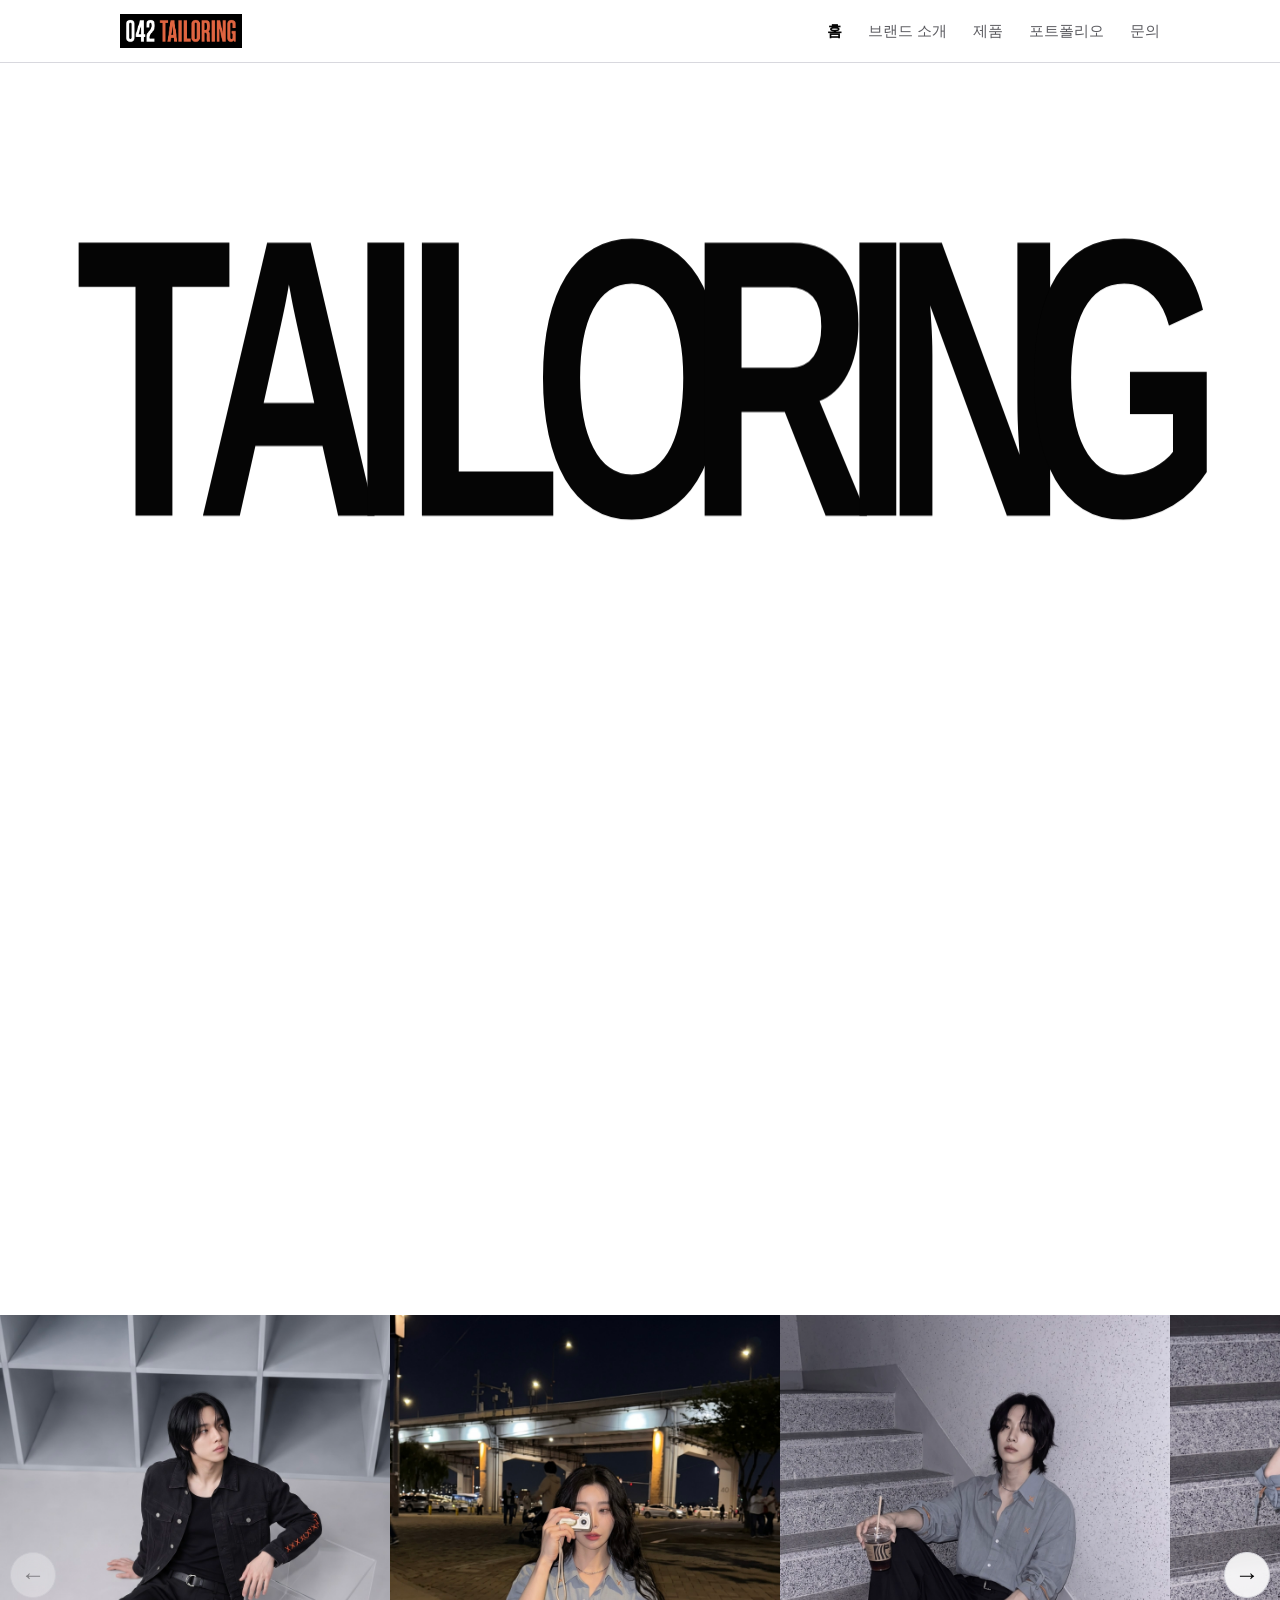
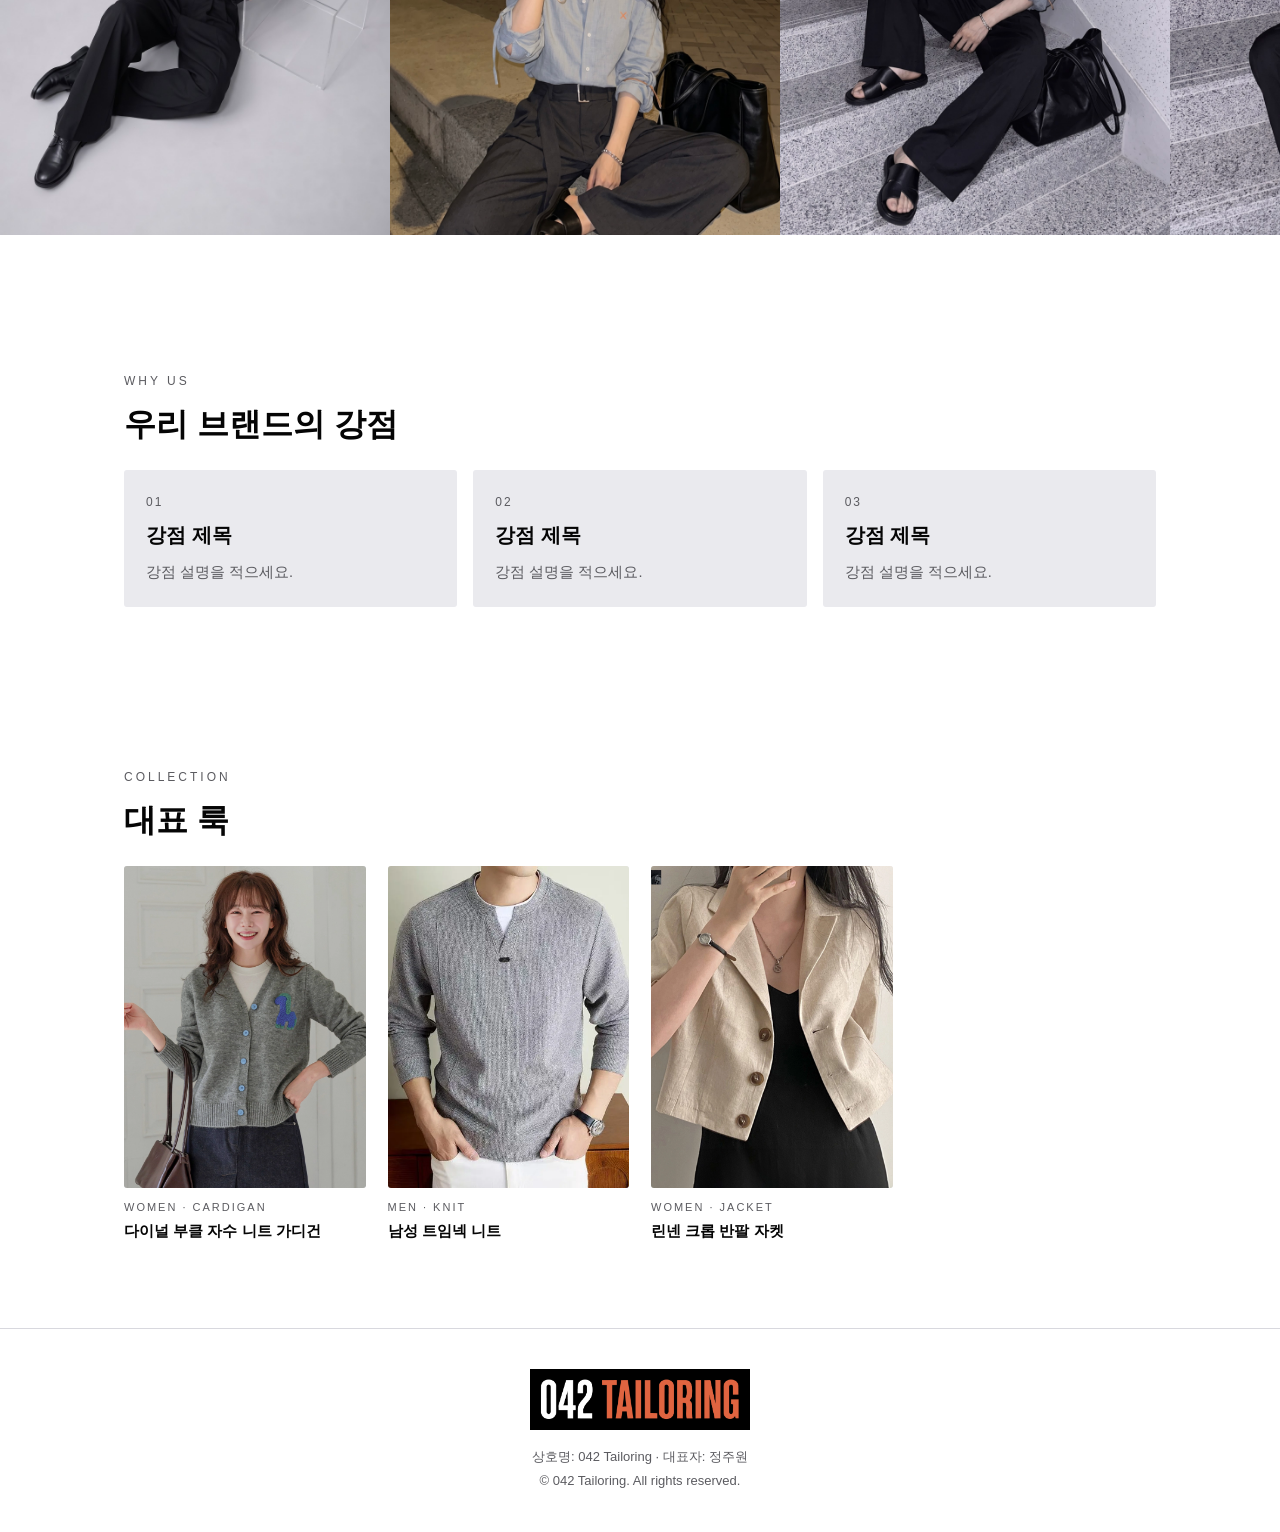
==== commit eb3f8251: "[유상우] 홈 메인 영상 및 의상 슬라이드 개선" ====
--- a/index.html
+++ b/index.html
@@ -53,6 +53,32 @@
       <span class="letter-reel"><span class="letter-reel-track" aria-hidden="true"><span>N</span><span>N</span><span>N</span><span>N</span><span>N</span><span>N</span></span></span>
       <span class="letter-reel wide"><span class="letter-reel-track" aria-hidden="true"><span>G</span><span>G</span><span>G</span><span>G</span><span>G</span><span>G</span></span></span>
     </h1>
+  </section>
+
+  <!-- ===== 메인이미지 아래 영상 [작성서 04 홈: 대표 이미지] ===== -->
+  <section class="home-look" aria-label="대표 스타일 영상">
+    <video autoplay muted loop playsinline preload="metadata" aria-label="대표 스타일 영상">
+      <source src="images/home-main-look.mp4" type="video/mp4">
+      브라우저가 영상을 지원하지 않습니다.
+    </video>
+  </section>
+
+  <!-- 영상 아래에서 오른쪽에서 왼쪽으로 흐르는 의상 갤러리 -->
+  <section class="runway" aria-label="의상 연속 이미지">
+    <button class="runway-button runway-button-prev" type="button" aria-label="이전 의상 보기">←</button>
+    <div class="runway-scroll" tabindex="0" aria-label="좌우로 넘겨보는 의상 이미지">
+      <div class="runway-track">
+        <figure class="runway-card"><img src="images/home-runway-01.jpg" alt="의상 스타일 1" loading="lazy"></figure>
+        <figure class="runway-card"><img src="images/home-runway-02.jpg" alt="의상 스타일 2" loading="lazy"></figure>
+        <figure class="runway-card"><img src="images/home-runway-03.jpg" alt="의상 스타일 3" loading="lazy"></figure>
+        <figure class="runway-card"><img src="images/home-runway-04.jpg" alt="의상 스타일 4" loading="lazy"></figure>
+        <figure class="runway-card"><img src="images/home-runway-05.jpg" alt="의상 스타일 5" loading="lazy"></figure>
+        <figure class="runway-card"><img src="images/home-runway-06.jpg" alt="의상 스타일 6" loading="lazy"></figure>
+        <figure class="runway-card"><img src="images/home-runway-07.jpg" alt="의상 스타일 7" loading="lazy"></figure>
+        <figure class="runway-card"><img src="images/home-runway-08.jpg" alt="의상 스타일 8" loading="lazy"></figure>
+      </div>
+    </div>
+    <button class="runway-button runway-button-next" type="button" aria-label="다음 의상 보기">→</button>
   </section>
 
   <!-- ===== 강점 3가지 [작성서 04 홈: 강점3가지] ===== -->
--- a/style.css
+++ b/style.css
@@ -3,18 +3,28 @@
    (예: RE:STITCH → --bg:#F7F4EE; --ink:#111; --accent:#0E5A5A;)
    ========================================================== */
 :root {
-  --bg: #faf9f6;        /* 페이지 배경 */
-  --surface: #f1efe9;   /* 카드·옅은 배경 */
-  --ink: #1a1a1a;       /* 기본 글자색 */
-  --ink-soft: #5c5c56;  /* 보조 글자색 */
-  --accent: #1a1a1a;    /* 강조색 (버튼·포인트) */
-  --line: #e4e1d8;      /* 테두리 선 */
+  /* 042 TAILORING 컬러 팔레트 가이드 (브랜드 소개 자료 02. Brand Identity) */
+  --raw: #050505;       /* RAW BLACK — 정통 테일러링의 베이스 */
+  --charcoal: #2B2B2E;  /* TAILOR CHARCOAL — 울 트윌 텍스처 */
+  --chalk: #F5F5F7;     /* CHALK WHITE — 패브릭 라벨 & 백그라운드 */
+  --orange: #FF5500;    /* SAFETY ORANGE — 시침실 스티치 포인트 */
+  --cream: #E9DFCB;     /* LABEL CREAM — 초크 베이지 룩 */
+
+  --bg: #ffffff;        /* 페이지 배경 */
+  --surface: #EAEAEE;   /* 카드·옅은 배경 */
+  --ink: var(--raw);    /* 기본 글자색 */
+  --ink-soft: #5B5B60;  /* 보조 글자색 */
+  --accent: var(--raw); /* 강조색 (버튼·포인트) — 주황은 선(스티치)에만 씁니다 */
+  --line: #D8D8DE;      /* 테두리 선 */
   --hero-bg: #ffffff;   /* 홈 움직이는 타이포그래피 배경 */
+  --look-bg: #e1dfe0;   /* 홈 영상 가장자리와 이어지는 배경 */
 
   --font-main: -apple-system, "Apple SD Gothic Neo", "Noto Sans KR", sans-serif;
-  --font-display: var(--font-main);  /* 제목용 폰트 (다르게 쓰고 싶으면 변경) */
-
-  --radius: 12px;
+  --font-display: var(--font-main);  /* 제목용 폰트 (홈 타이포그래피 애니메이션이 이 폰트 폭에 맞춰져 있음) */
+  --font-brand: "Antonio", "Arial Narrow", "Roboto Condensed", sans-serif;   /* 브랜드 페이지 제목 — 로고의 컨덴스드 서체 */
+  --font-mono: "IBM Plex Mono", "SFMono-Regular", Consolas, monospace;        /* 작업지시서(Tech-Pack) 느낌의 라벨 서체 */
+
+  --radius: 3px;        /* 라벨처럼 각진 모서리 */
   --maxw: 1080px;
 }
 
@@ -41,7 +51,7 @@
 .hero .eyebrow { font-size: 12px; letter-spacing: 3px; color: var(--ink-soft); text-transform: uppercase; }
 .hero h1 { font-family: var(--font-display); }
 .hero p { color: var(--ink-soft); max-width: 560px; }
-.hero-type-stage { min-height: 0; height: clamp(360px, 44vw, 500px); overflow: hidden; padding: 20px 12px; background: var(--hero-bg); }
+.hero-type-stage { min-height: 0; height: clamp(360px, 44vw, 500px); margin-block: 56px; overflow: hidden; padding: 0 12px; background: var(--hero-bg); }
 .hero-type-stage .reel-title {
   position: relative;
   top: -.24em;
@@ -57,6 +67,24 @@
   line-height: .78;
   white-space: nowrap;
 }
+
+/* 메인이미지 아래 영상 — 가로 영상의 원본 비율을 유지하며 화면 너비를 채웁니다. */
+.home-look { width: 100%; overflow: hidden; padding-inline: clamp(24px, 5vw, 56px); background: var(--bg); }
+.home-look video { display: block; width: 100%; height: auto; }
+
+/* 영상 아래 의상 연속 갤러리 — 양쪽 버튼으로 한 장씩 넘깁니다. */
+.runway { position: relative; width: 100%; margin-block: 56px; overflow: hidden; }
+.runway-scroll { overflow-x: auto; scrollbar-width: none; overscroll-behavior-inline: contain; }
+.runway-scroll::-webkit-scrollbar { display: none; }
+.runway-scroll:focus-visible { outline: 2px solid var(--accent); outline-offset: -2px; }
+.runway-track { display: flex; width: max-content; gap: 0; }
+.runway-card { flex: 0 0 clamp(132px, 32vw, 390px); aspect-ratio: 3 / 4; margin: 0; overflow: hidden; background: var(--surface); }
+.runway-card img { width: 100%; height: 100%; object-fit: cover; }
+.runway-button { position: absolute; top: 50%; z-index: 2; display: grid; width: 46px; height: 46px; padding: 0; border: 1px solid var(--line); border-radius: 50%; background: color-mix(in srgb, var(--bg) 88%, transparent); color: var(--ink); font-size: 24px; line-height: 1; place-items: center; transform: translateY(-50%); cursor: pointer; backdrop-filter: blur(8px); }
+.runway-button-prev { left: 10px; }
+.runway-button-next { right: 10px; }
+.runway-button:disabled { opacity: .35; cursor: default; }
+.runway-button:focus-visible { outline: 3px solid var(--accent); outline-offset: 2px; }
 .letter-reel {
   position: relative;
   flex: 0 0 .57em;
@@ -299,3 +327,179 @@
 @media (prefers-reduced-motion: reduce) {
   .product-carousel-track { transition: none; }
 }
+
+/* ==========================================================
+   ★ 042 TAILORING 브랜드 페이지 (about.html · products.html · product.html)
+   - 접두어 b- 클래스는 브랜드 소개·제품 페이지 전용입니다.
+   - 주황 점선(dashed)은 브랜드 시그니처인 '시침실(Basting Thread)'을 뜻합니다.
+   - 흰 바탕의 작은 라벨(.b-tag)은 옷에 달린 케어라벨을 본뜬 장치입니다.
+   ========================================================== */
+.b-wrap { max-width: var(--maxw); margin: 0 auto; padding: 0 22px; }
+.b-section { padding: 56px 0; }
+.b-section-last { padding-bottom: 72px; }
+.b-display { font-family: var(--font-brand); font-weight: 700; line-height: .95; letter-spacing: 0; text-transform: uppercase; }
+.b-mono { font-family: var(--font-mono); font-size: 12px; letter-spacing: .06em; text-transform: uppercase; color: var(--ink-soft); font-variant-numeric: tabular-nums; }
+.b-eyebrow { font-family: var(--font-mono); font-size: 11px; letter-spacing: .14em; text-transform: uppercase; color: var(--orange); margin-bottom: 8px; }
+.b-lead { font-size: clamp(15px, 4vw, 17px); line-height: 1.85; color: var(--ink-soft); max-width: 34em; }
+.b-sub { font-size: 13.5px; color: var(--ink-soft); }
+.b-note { font-size: 12.5px; color: var(--ink-soft); margin-top: 10px; }
+.b-x { color: var(--orange); font-family: var(--font-mono); font-weight: 500; }
+
+/* 섹션 머리: 왼쪽 제목, 오른쪽 작은 모노 라벨 */
+.b-sec-head { display: grid; gap: 10px; margin-bottom: 28px; padding-bottom: 18px; border-bottom: 1px solid var(--line); }
+.b-sec-head h2 { font-size: clamp(30px, 8vw, 56px); text-wrap: balance; }
+
+/* 케어라벨 태그 (사진 위에 얹는 흰 라벨) */
+.b-tag {
+  position: absolute; left: 12px; bottom: 12px;
+  display: inline-grid; gap: 2px; padding: 9px 12px;
+  background: var(--chalk); color: var(--raw);
+  font-family: var(--font-mono); font-size: 10px; letter-spacing: .08em; text-transform: uppercase; line-height: 1.4;
+  outline: 2px dashed var(--orange); outline-offset: -5px;
+}
+.b-tag b { font-family: var(--font-brand); font-weight: 700; font-size: 15px; letter-spacing: .04em; }
+
+/* 사진 공통 */
+.b-photo { position: relative; margin: 0; background: var(--surface); }
+.b-photo img { width: 100%; aspect-ratio: 3/4; object-fit: cover; }
+
+/* ---- 히어로 ---- */
+.b-hero { padding: 44px 0 0; border-bottom: 1px solid var(--line); }
+.b-hero-grid { display: grid; gap: 28px; }
+.b-hero-title { font-size: clamp(58px, 17vw, 168px); margin: 10px 0 0; text-wrap: balance; }
+.b-hero-title em { font-style: normal; color: var(--orange); }
+.b-hero-copy .b-lead { margin-top: 22px; }
+
+/* 작업지시서 머리말 정보 띠 (Style No / Location / Lat·Lng / Version) */
+.b-meta { display: grid; grid-template-columns: 1fr 1fr; margin-top: 36px; border-top: 2px dashed var(--orange); }
+.b-meta > div { padding: 14px 14px 14px 0; border-bottom: 1px solid var(--line); }
+.b-meta > div:nth-child(odd) { border-right: 1px solid var(--line); }
+.b-meta > div:nth-child(even) { padding-left: 14px; }
+.b-meta dt { font-family: var(--font-mono); font-size: 11px; letter-spacing: .1em; text-transform: uppercase; color: var(--ink-soft); }
+.b-meta dd { font-family: var(--font-mono); font-size: 13px; margin-top: 4px; color: var(--ink); font-variant-numeric: tabular-nums; }
+
+/* ---- 브랜드 키워드 3개 ---- */
+.b-pillars { display: grid; gap: 1px; background: var(--line); border: 1px solid var(--line); }
+.b-pillar { background: var(--bg); padding: 26px 22px 30px; display: grid; gap: 12px; align-content: start; }
+.b-pillar h2 { font-size: 28px; }
+.b-pillar p { color: var(--ink-soft); }
+
+/* ---- 스토리 (042 큰 숫자) ---- */
+.b-story { display: grid; gap: 28px; align-items: center; }
+.b-story > img { width: 100%; aspect-ratio: 3/4; object-fit: cover; background: var(--surface); }
+.b-num { font-family: var(--font-brand); font-weight: 700; font-size: clamp(110px, 30vw, 240px); line-height: .8; letter-spacing: .06em; color: var(--orange); }
+.b-story-copy h2 { font-size: clamp(34px, 9vw, 76px); margin: 8px 0 18px; text-wrap: balance; }
+.b-story-copy p { color: var(--ink-soft); margin-bottom: 14px; max-width: 36em; }
+
+/* ---- 시그니처 스티치 + 라벨 카드 ---- */
+.b-sig { display: grid; gap: 36px; align-items: start; }
+.b-points { list-style: none; margin-top: 16px; border-top: 1px solid var(--line); }
+.b-points li { display: grid; grid-template-columns: 22px 1fr; gap: 12px; padding: 14px 0; border-bottom: 1px solid var(--line); }
+.b-points strong { display: block; font-weight: 600; }
+.b-points span { color: var(--ink-soft); font-size: 14.5px; }
+.b-label-card {
+  background: var(--chalk); color: var(--raw);
+  padding: 24px 22px 20px; border: 1px solid #A9A9B0;
+  outline: 2px dashed var(--orange); outline-offset: -11px;
+  font-family: var(--font-mono); font-size: 11.5px; letter-spacing: .06em; text-transform: uppercase; line-height: 1.6;
+  display: grid; gap: 10px; max-width: 460px;
+}
+.b-label-head { display: flex; justify-content: space-between; align-items: baseline; gap: 12px; border-bottom: 1px solid var(--raw); padding-bottom: 8px; }
+.b-label-head .b-display { font-size: 24px; }
+.b-serial { font-family: var(--font-brand); font-weight: 700; font-size: clamp(40px, 12vw, 56px); letter-spacing: .04em; line-height: 1; color: var(--orange); }
+.b-label-card dl { display: grid; grid-template-columns: auto 1fr; gap: 4px 14px; }
+.b-label-card dt { color: #6E6A62; }
+.b-label-for { border-top: 1px dashed var(--raw); padding-top: 10px; display: flex; gap: 12px; align-items: baseline; }
+.b-label-for span { flex: 1; border-bottom: 1px solid var(--raw); min-height: 18px; color: var(--orange); font-style: italic; text-transform: none; letter-spacing: .02em; }
+
+/* ---- 컬러 팔레트 ---- */
+.b-palette { display: grid; grid-template-columns: 1fr 1fr; gap: 16px; }
+.b-swatch { display: grid; gap: 6px; }
+.b-chip { aspect-ratio: 4/3; border: 1px solid var(--line); }
+.b-swatch-name { font-family: var(--font-brand); font-weight: 600; font-size: 20px; letter-spacing: .03em; text-transform: uppercase; margin-top: 4px; }
+
+/* ---- 젠더리스 사진 한 쌍 ---- */
+.b-pair { display: grid; grid-template-columns: 1fr 1fr; gap: 12px; }
+.b-pair-copy { display: grid; gap: 16px; margin-top: 24px; }
+.b-pair-copy h2 { font-size: clamp(32px, 8vw, 60px); text-wrap: balance; }
+.b-pair-copy p { color: var(--ink-soft); max-width: 34em; }
+
+/* ---- 대표 4착장 룩북 ---- */
+.b-lookbook { display: grid; grid-template-columns: 1fr 1fr; gap: 14px 12px; }
+.b-look { text-decoration: none; display: grid; gap: 6px; align-content: start; }
+.b-look h3 { font-size: 15px; margin-top: 6px; line-height: 1.4; }
+.b-look p { font-size: 13px; color: var(--ink-soft); }
+.b-look:hover .b-photo img, .b-look:focus-visible .b-photo img { opacity: .92; }
+.b-cta { margin-top: 32px; }
+
+/* ---- 만드는 방식 3칸 ---- */
+.b-process { display: grid; gap: 1px; background: var(--line); border: 1px solid var(--line); }
+.b-process > div { background: var(--bg); padding: 22px 20px; display: grid; gap: 8px; align-content: start; }
+.b-process h3 { font-size: 22px; font-weight: 600; }
+.b-process p { color: var(--ink-soft); font-size: 14px; }
+
+/* ---- 제품 페이지 머리 ---- */
+.b-page-head { padding: 44px 0 0; border-bottom: 1px solid var(--line); }
+.b-page-head h1 { font-size: clamp(56px, 16vw, 120px); }
+.b-page-head .b-lead { margin-top: 14px; }
+.b-page-head .b-meta { margin-top: 28px; }
+.b-list-head { display: flex; justify-content: space-between; align-items: baseline; gap: 12px; margin-bottom: 16px; }
+.b-list-head .b-eyebrow { margin: 0; }
+.b-empty { color: var(--ink-soft); grid-column: 1 / -1; padding: 40px 0; border-top: 2px dashed var(--orange); }
+
+/* 제품 카드: 각진 사진 + 왼쪽 위 번호 라벨 + 이름 아래 주황 점선(시침실) */
+.b-product-grid .card-img { position: relative; border-radius: 0; }
+.b-product-grid .card-no {
+  position: absolute; z-index: 1; left: 10px; top: 10px;
+  padding: 4px 7px; background: var(--chalk); color: var(--raw);
+  font-family: var(--font-mono); font-size: 11px; letter-spacing: .08em;
+  outline: 1.5px dashed var(--orange); outline-offset: -4px;
+}
+.b-product-grid .card .k { font-family: var(--font-mono); letter-spacing: .1em; }
+.b-product-grid .card h3 { font-size: 15.5px; padding-bottom: 6px; border-bottom: 2px dashed transparent; transition: border-color .2s ease; }
+.b-product-grid .card:hover h3, .b-product-grid .card:focus-visible h3 { border-bottom-color: var(--orange); }
+.b-product-grid .card .price { font-family: var(--font-mono); font-weight: 500; }
+
+/* 제품 상세: 브랜드 서체와 라벨 느낌으로 통일 */
+.product-info .k { font-family: var(--font-mono); letter-spacing: .12em; color: var(--orange); }
+.product-info h1 { font-family: var(--font-brand); font-weight: 700; text-transform: uppercase; line-height: 1; font-size: clamp(38px, 10vw, 64px); }
+.product-info .tags span { border-radius: 0; font-family: var(--font-mono); font-size: 11px; letter-spacing: .06em; text-transform: uppercase; }
+.product-price { font-family: var(--font-mono); font-weight: 500; }
+.product-buy { border-radius: var(--radius); }
+.product-carousel-viewport { border-radius: 0; }
+.product-block-image, .product-gallery figure, .product-rich-text img, .product-block-copy img, .product-full-image img { border-radius: 0; }
+.product-rich-text blockquote, .product-block-copy blockquote { border-left: 2px dashed var(--orange); }
+.product-back .btn.ghost { font-family: var(--font-mono); font-size: 12px; letter-spacing: .1em; text-transform: uppercase; }
+
+/* 버튼: 라벨처럼 각지게 (공통 .btn은 pill → 브랜드 페이지에서만 각진 형태) */
+.b-cta .btn, .product-buy, .product-back .btn { border-radius: var(--radius); }
+
+/* ===== 큰 화면(태블릿/PC) — 720px 이상 ===== */
+@media (min-width: 720px) {
+  .b-wrap { padding: 0 24px; }
+  .b-section { padding: 88px 0; }
+  .b-hero { padding-top: 64px; }
+  /* 제목 글자가 사진 열을 밀어내지 않도록: 글 열은 줄어들 수 있게(min-width:0), 제목 크기는 화면 폭에 맞춰 제한 */
+  .b-hero-grid { grid-template-columns: 1.2fr .8fr; gap: 48px; align-items: end; }
+  .b-hero-copy { min-width: 0; }
+  .b-hero-title { font-size: clamp(58px, 9.4vw, 124px); }
+  .b-sec-head { grid-template-columns: 1fr auto; align-items: end; margin-bottom: 40px; }
+  .b-sec-head .b-mono { text-align: right; }
+  .b-meta { grid-template-columns: repeat(4, 1fr); margin-top: 56px; border-bottom: 1px solid var(--line); }
+  .b-meta > div { border-bottom: 0; border-right: 1px solid var(--line); padding: 16px 18px 16px 0; }
+  .b-meta > div:nth-child(even) { padding-left: 18px; }
+  .b-meta > div + div { padding-left: 18px; }
+  .b-meta > div:last-child { border-right: 0; }
+  .b-pillars { grid-template-columns: repeat(3, 1fr); }
+  .b-pillar { padding: 32px 28px 36px; }
+  .b-story { grid-template-columns: .9fr 1.1fr; gap: 64px; }
+  .b-sig { grid-template-columns: 1fr 1fr; gap: 56px; }
+  .b-palette { grid-template-columns: repeat(4, 1fr); }
+  .b-pair { gap: 16px; }
+  .b-pair-copy { grid-template-columns: 1fr 1fr; gap: 40px; margin-top: 28px; align-items: start; }
+  .b-lookbook { grid-template-columns: repeat(4, 1fr); gap: 20px; }
+  .b-process { grid-template-columns: repeat(3, 1fr); }
+  .b-process > div { padding: 26px 24px; }
+  .b-page-head { padding-top: 64px; }
+  .b-page-head .b-meta { margin-top: 40px; }
+}
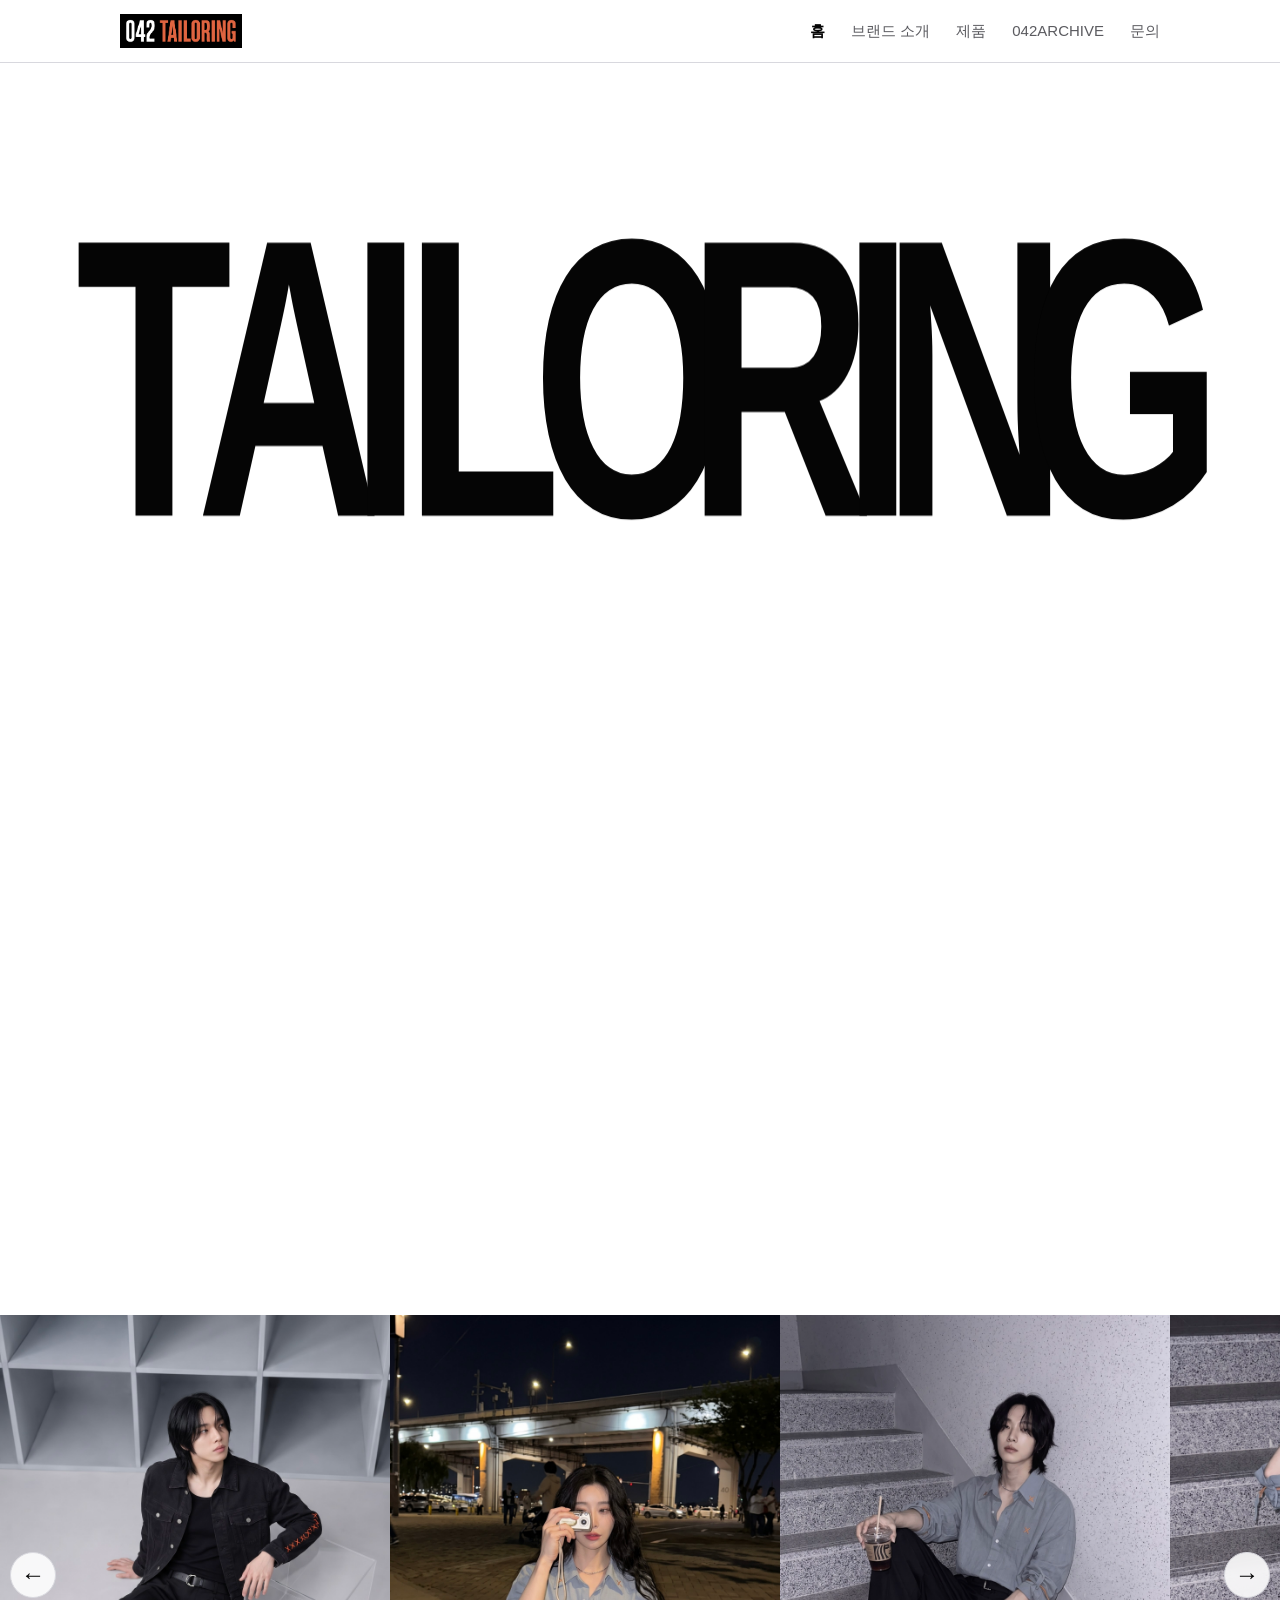
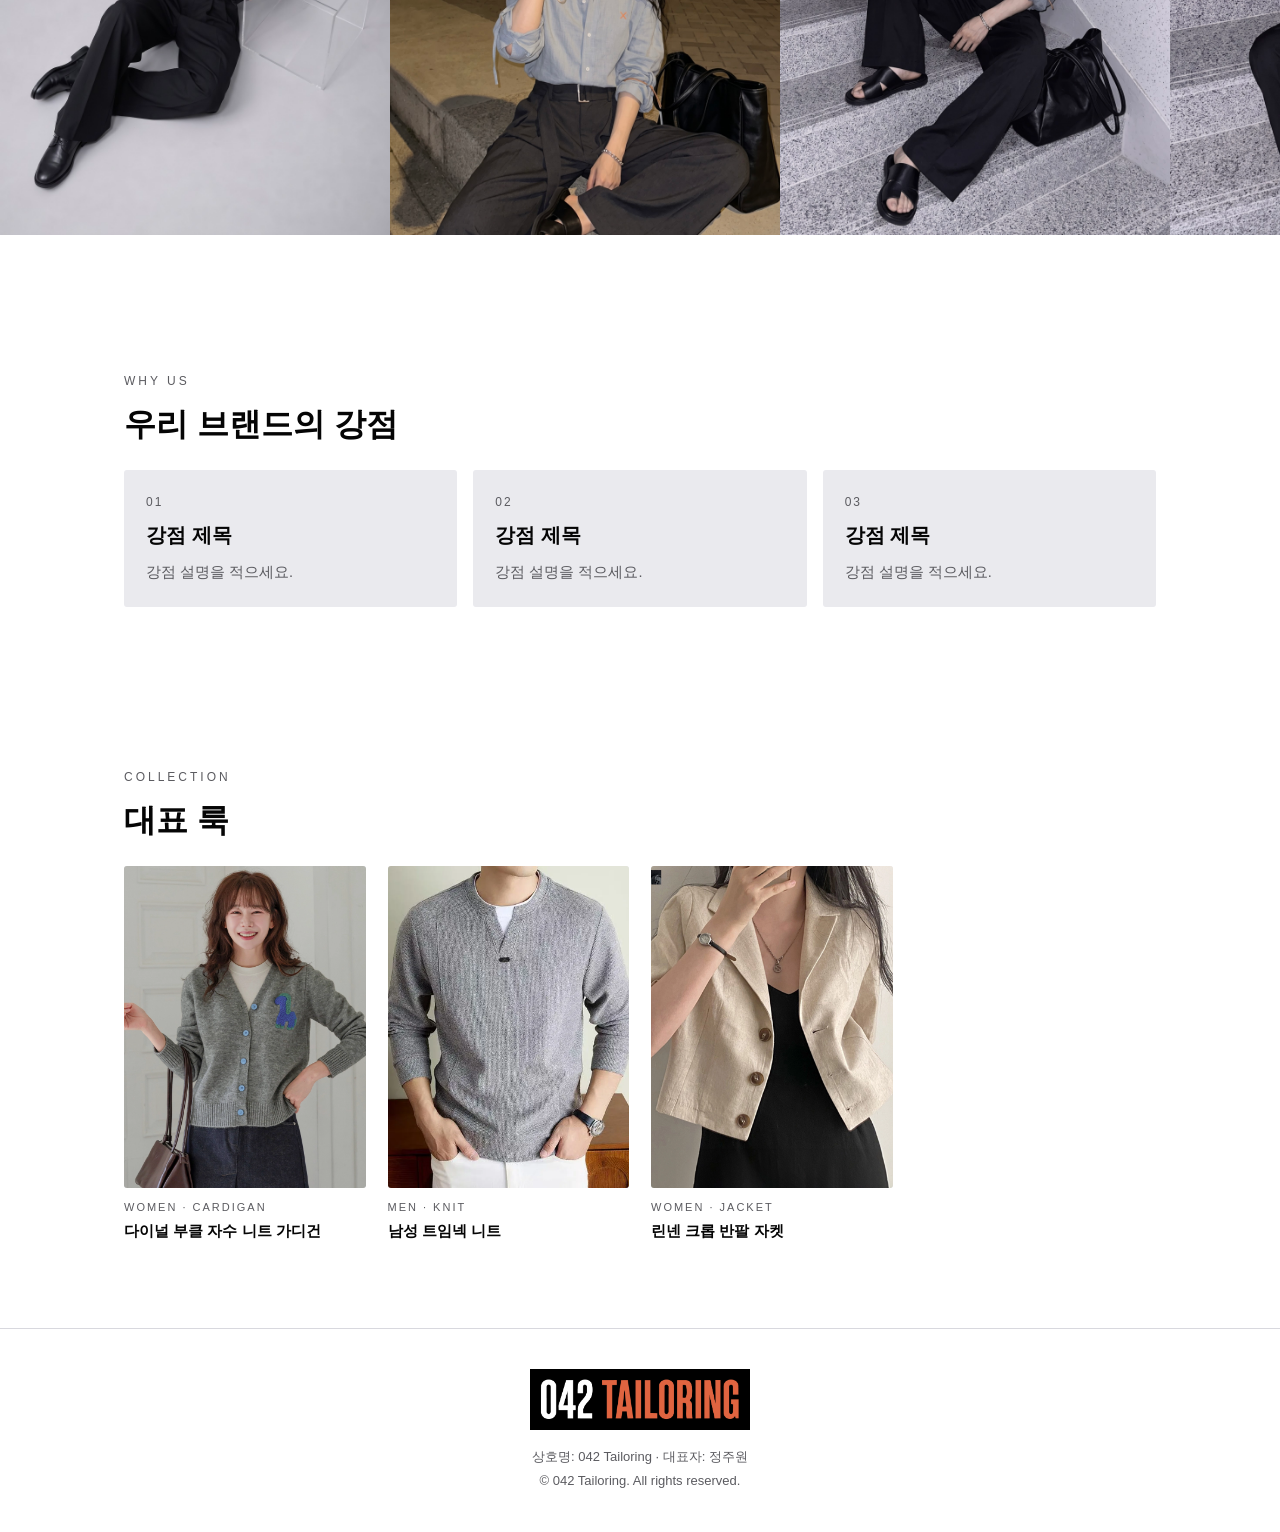
==== commit 7dd07f40: "[AIAI] 042ARCHIVE 룩북 프로토타입 제작" ====
--- a/index.html
+++ b/index.html
@@ -32,7 +32,7 @@
         <a href="index.html" class="active">홈</a>
         <a href="about.html">브랜드 소개</a>
         <a href="products.html">제품</a>
-        <a href="portfolio.html">포트폴리오</a>
+        <a href="portfolio.html">042ARCHIVE</a>
         <a href="contact.html">문의</a>
       </nav>
     </div>
--- a/style.css
+++ b/style.css
@@ -503,3 +503,159 @@
   .b-page-head { padding-top: 64px; }
   .b-page-head .b-meta { margin-top: 40px; }
 }
+
+/* ==========================================================
+   042ARCHIVE — 포트폴리오 전용 룩북 레이아웃
+   기존 관리자 본문(#portfolioContent) 연결은 유지하고,
+   페이지 바깥 프레임만 에디토리얼 아카이브처럼 구성합니다.
+   ========================================================== */
+.archive-page {
+  overflow-x: hidden;
+  background: var(--raw);
+  color: var(--chalk);
+}
+
+.archive-page .nav {
+  background: color-mix(in srgb, var(--raw) 94%, transparent);
+  border-bottom-color: var(--charcoal);
+}
+
+.archive-page .nav-inner { max-width: 1540px; }
+.archive-page .nav-toggle { color: var(--chalk); }
+.archive-page .nav-menu { background: var(--raw); border-bottom-color: var(--charcoal); }
+.archive-page .nav-menu a { color: color-mix(in srgb, var(--chalk) 60%, transparent); border-top-color: var(--charcoal); }
+.archive-page .nav-menu a.active { color: var(--orange); }
+.archive-page .footer { background: var(--raw); color: color-mix(in srgb, var(--chalk) 56%, transparent); border-top-color: var(--charcoal); }
+
+.archive-main { background: var(--raw); }
+.archive-frame { width: min(100%, 1540px); margin: 0 auto; padding-inline: 18px; }
+.archive-display { font-family: var(--font-brand); font-weight: 700; letter-spacing: -.045em; line-height: .84; text-transform: uppercase; }
+.archive-micro { font-family: var(--font-mono); font-size: 10px; line-height: 1.5; letter-spacing: .09em; text-transform: uppercase; font-variant-numeric: tabular-nums; }
+.archive-index { color: var(--orange); }
+
+/* 히어로 */
+.archive-hero { padding: 18px 0 52px; }
+.archive-rail { display: grid; grid-template-columns: 1fr auto; gap: 7px 18px; padding: 9px 0; color: color-mix(in srgb, var(--chalk) 58%, transparent); border-top: 1px solid var(--charcoal); border-bottom: 1px solid var(--charcoal); }
+.archive-rail span:last-child { grid-column: 1 / -1; }
+.archive-hero-copy { margin-top: 28px; color: var(--orange); }
+.archive-hero-title { position: relative; z-index: 1; margin: 18px 0 28px; font-size: clamp(68px, 24.5vw, 186px); }
+.archive-hero-title span { display: block; }
+.archive-hero-title span:last-child::after { content: "."; color: var(--orange); }
+.archive-hero-visual { position: relative; margin: 0; border: 1px solid var(--charcoal); background: var(--charcoal); }
+.archive-hero-visual img { width: 100%; height: clamp(510px, 135vw, 780px); object-fit: cover; object-position: 50% 18%; filter: saturate(.7) contrast(1.06); }
+.archive-hero-visual figcaption { display: grid; gap: 4px; padding: 10px 12px; color: color-mix(in srgb, var(--chalk) 68%, transparent); border-top: 1px solid var(--charcoal); }
+.archive-cropmark { position: absolute; z-index: 1; width: 34px; height: 34px; pointer-events: none; }
+.archive-cropmark::before,
+.archive-cropmark::after { content: ""; position: absolute; background: var(--orange); }
+.archive-cropmark::before { top: 16px; left: 0; width: 34px; height: 1px; }
+.archive-cropmark::after { top: 0; left: 16px; width: 1px; height: 34px; }
+.archive-cropmark-top { top: 14px; left: 14px; }
+.archive-cropmark-bottom { right: 14px; bottom: 49px; }
+
+/* 공통 섹션 머리 */
+.archive-section-head { display: grid; gap: 22px; padding-bottom: 28px; border-bottom: 1px solid color-mix(in srgb, var(--raw) 26%, transparent); }
+.archive-section-head h2 { max-width: 8em; font-size: clamp(54px, 14vw, 112px); }
+.archive-head-note { align-self: end; }
+.archive-section-head-dark { border-bottom-color: var(--charcoal); }
+.archive-section-head-dark .archive-head-note { color: color-mix(in srgb, var(--chalk) 55%, transparent); }
+
+/* 브랜드 철학 */
+.archive-philosophy { padding: 70px 0; background: var(--chalk); color: var(--raw); }
+.archive-philosophy-grid { border-left: 1px solid color-mix(in srgb, var(--raw) 26%, transparent); }
+.archive-philosophy-grid article { position: relative; min-height: 220px; padding: 20px 16px 24px; border-right: 1px solid color-mix(in srgb, var(--raw) 26%, transparent); border-bottom: 1px solid color-mix(in srgb, var(--raw) 26%, transparent); }
+.archive-philosophy-grid article::after { content: "×"; position: absolute; right: 12px; bottom: 6px; color: var(--orange); font-family: var(--font-mono); font-size: 22px; font-weight: 400; }
+.archive-key-num { display: block; margin-bottom: 58px; color: color-mix(in srgb, var(--raw) 52%, transparent); }
+.archive-philosophy-grid h3 { margin-bottom: 20px; font-size: clamp(38px, 11vw, 62px); }
+.archive-philosophy-grid p { max-width: 25em; }
+
+/* 셀렉티드 컬렉션 */
+.archive-selected { padding: 74px 0 100px; }
+.archive-collection-grid { display: grid; gap: 68px; margin-top: 44px; }
+.archive-look-card { min-width: 0; }
+.archive-look-image { position: relative; overflow: hidden; margin: 0; background: var(--charcoal); border: 1px solid var(--charcoal); }
+.archive-look-image::before,
+.archive-look-image::after { content: ""; position: absolute; z-index: 1; pointer-events: none; }
+.archive-look-image::before { inset: 14px; border-top: 1px solid color-mix(in srgb, var(--chalk) 40%, transparent); border-left: 1px solid color-mix(in srgb, var(--chalk) 40%, transparent); }
+.archive-look-image::after { top: 14px; right: 14px; width: 28px; border-top: 2px solid var(--orange); }
+.archive-look-image img { width: 100%; aspect-ratio: 3 / 4; object-fit: cover; filter: saturate(.78) contrast(1.04); }
+.archive-look-mark { position: absolute; right: 0; bottom: 0; min-width: 56px; padding: 8px 10px; background: var(--orange); color: var(--raw); text-align: center; }
+.archive-look-info { padding-top: 14px; border-top: 1px solid var(--charcoal); }
+.archive-look-code { margin-bottom: 9px; color: var(--orange); overflow-wrap: anywhere; }
+.archive-look-info h3 { font-size: clamp(32px, 9vw, 58px); }
+.archive-look-info > p:last-child { margin-top: 10px; color: color-mix(in srgb, var(--chalk) 62%, transparent); font-size: 13px; }
+
+/* 관리자에서 작성한 본문이 있을 때 컬렉션 아래에 이어서 표시합니다. */
+.archive-page .archive-managed { max-width: 920px; margin: 100px 0 0; padding-top: 34px; border-top: 2px dashed var(--orange); color: var(--chalk); }
+.archive-page .archive-managed::before { content: "EDITORIAL NOTE / ADMIN ARCHIVE"; display: block; margin-bottom: 40px; color: var(--orange); font-family: var(--font-mono); font-size: 10px; letter-spacing: .12em; }
+.archive-page .archive-managed h2,
+.archive-page .archive-managed h3,
+.archive-page .archive-managed h4,
+.archive-page .archive-managed strong { color: var(--chalk); }
+.archive-page .archive-managed p,
+.archive-page .archive-managed li { color: color-mix(in srgb, var(--chalk) 68%, transparent); }
+.archive-page .archive-managed blockquote { border-left-color: var(--orange); }
+.archive-page .archive-managed img,
+.archive-page .archive-managed iframe,
+.archive-page .archive-managed video { border-radius: 0; }
+.archive-page .archive-managed img { filter: grayscale(1) contrast(1.05); }
+.archive-page .archive-managed.is-empty,
+.archive-page .archive-managed:has(> .portfolio-status) { display: none; }
+
+/* 시그니처 디테일 */
+.archive-signature { padding: 18px 0 90px; border-top: 1px solid var(--orange); border-bottom: 1px solid var(--orange); }
+.archive-signature-grid { display: grid; gap: 32px; }
+.archive-signature .archive-index { padding-top: 14px; }
+.archive-stitch-field { display: flex; overflow: hidden; justify-content: space-between; gap: 20px; color: var(--orange); border-top: 1px dashed var(--orange); border-bottom: 1px dashed var(--orange); }
+.archive-stitch-field span { flex: 0 0 auto; font-family: var(--font-mono); font-size: clamp(68px, 22vw, 170px); font-weight: 200; line-height: .86; }
+.archive-signature-copy h2 { font-size: clamp(58px, 16vw, 150px); overflow-wrap: anywhere; }
+.archive-signature-copy h2 span { display: block; color: var(--orange); }
+.archive-signature-copy > p { max-width: 32em; margin-top: 26px; font-size: clamp(20px, 5.5vw, 38px); line-height: 1.25; }
+.archive-signature-spec { padding-left: 14px; color: color-mix(in srgb, var(--chalk) 55%, transparent); border-left: 1px solid var(--orange); }
+
+/* 클로징 */
+.archive-closing { display: grid; min-height: 78svh; padding: 72px 0 38px; background: var(--charcoal); }
+.archive-closing .archive-frame { display: flex; flex-direction: column; }
+.archive-closing h2 { margin: auto 0; font-size: clamp(55px, 15.5vw, 154px); }
+.archive-closing-line { position: relative; height: 1px; margin-bottom: 22px; background: var(--orange); }
+.archive-closing-line span { position: absolute; top: 50%; right: 12%; padding: 0 9px; background: var(--charcoal); color: var(--orange); font-family: var(--font-mono); font-size: 31px; line-height: 1; transform: translateY(-52%); }
+.archive-closing-sub { color: var(--orange); }
+
+@media (min-width: 720px) {
+  .archive-page .nav-menu { background: none; }
+  .archive-frame { padding-inline: 28px; }
+  .archive-hero { padding-top: 24px; padding-bottom: 90px; }
+  .archive-rail { grid-template-columns: 1fr auto 1fr; }
+  .archive-rail span:last-child { grid-column: auto; text-align: right; }
+  .archive-hero-copy { margin-top: 48px; }
+  .archive-hero-title { margin: 25px 0 40px; font-size: clamp(118px, 16.6vw, 254px); }
+  .archive-hero-title span { display: inline; }
+  .archive-hero-title span + span { margin-left: .08em; }
+  .archive-hero-visual img { height: min(72vw, 880px); object-position: 50% 24%; }
+  .archive-hero-visual figcaption { grid-template-columns: 1fr auto; }
+  .archive-section-head { grid-template-columns: minmax(0, 1fr) auto; gap: 26px 60px; align-items: end; padding-bottom: 40px; }
+  .archive-section-head .archive-index { grid-column: 1 / -1; }
+  .archive-head-note { text-align: right; }
+  .archive-philosophy { padding: 112px 0; }
+  .archive-philosophy-grid { display: grid; grid-template-columns: repeat(3, 1fr); }
+  .archive-philosophy-grid article { min-height: 380px; padding: 28px 24px 34px; }
+  .archive-key-num { margin-bottom: 150px; }
+  .archive-philosophy-grid h3 { font-size: clamp(34px, 4.1vw, 64px); }
+  .archive-selected { padding: 118px 0 160px; }
+  .archive-collection-grid { grid-template-columns: repeat(2, minmax(0, 1fr)); gap: 120px 28px; margin-top: 74px; }
+  .archive-look-card:nth-child(even) { transform: translateY(120px); }
+  .archive-look-info h3 { font-size: clamp(34px, 4.3vw, 66px); }
+  .archive-page .archive-managed { margin-top: 220px; }
+  .archive-signature { padding-bottom: 130px; }
+  .archive-signature-grid { grid-template-columns: minmax(0, 1fr) auto; gap: 54px 40px; }
+  .archive-signature .archive-index { grid-column: 1 / -1; }
+  .archive-stitch-field { grid-column: 1 / -1; }
+  .archive-signature-copy h2 { font-size: clamp(90px, 11.2vw, 172px); }
+  .archive-signature-spec { align-self: end; min-width: 200px; }
+  .archive-closing { min-height: 92svh; padding-top: 100px; padding-bottom: 56px; }
+  .archive-closing h2 { font-size: clamp(80px, 10.8vw, 166px); }
+}
+
+@media (prefers-reduced-motion: no-preference) {
+  .archive-look-image img { transition: transform .7s cubic-bezier(.2, .7, .2, 1), filter .7s ease; }
+  .archive-look-card:hover .archive-look-image img { transform: scale(1.015); filter: saturate(.9) contrast(1.08); }
+}
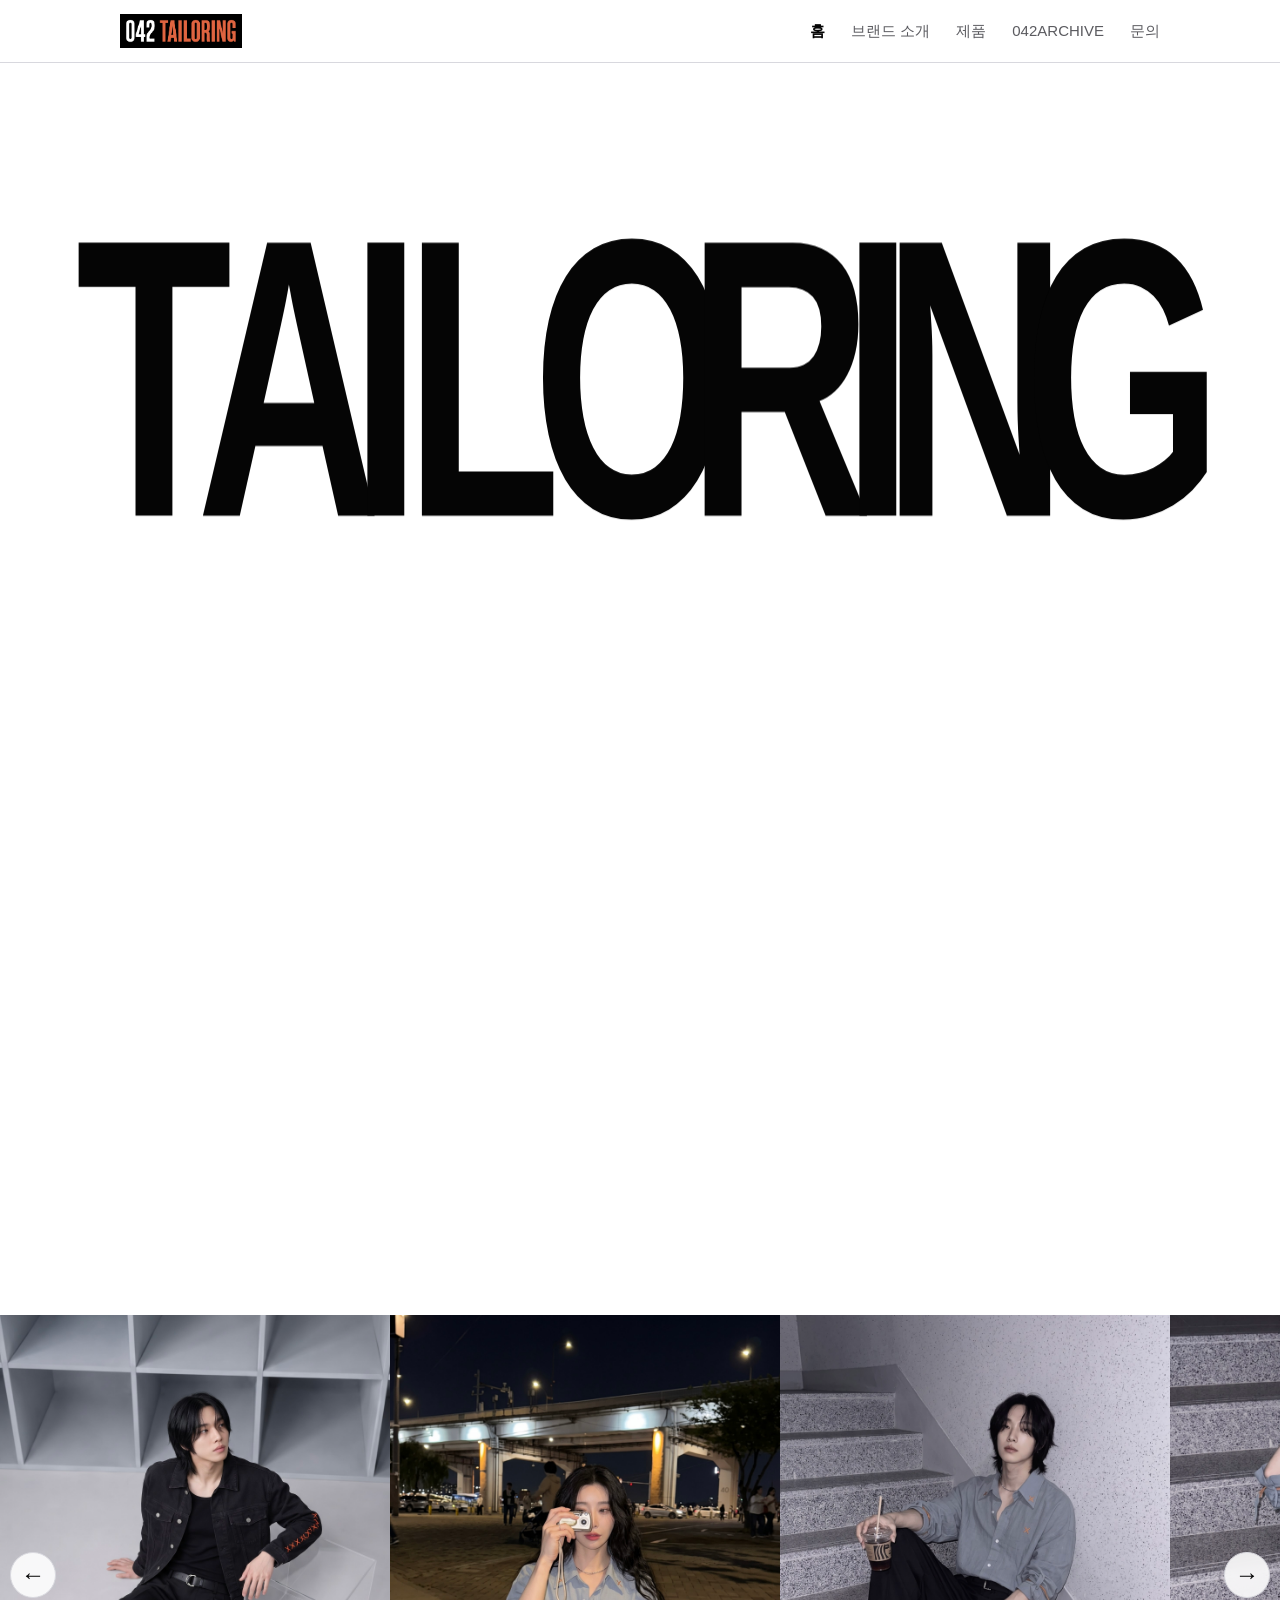
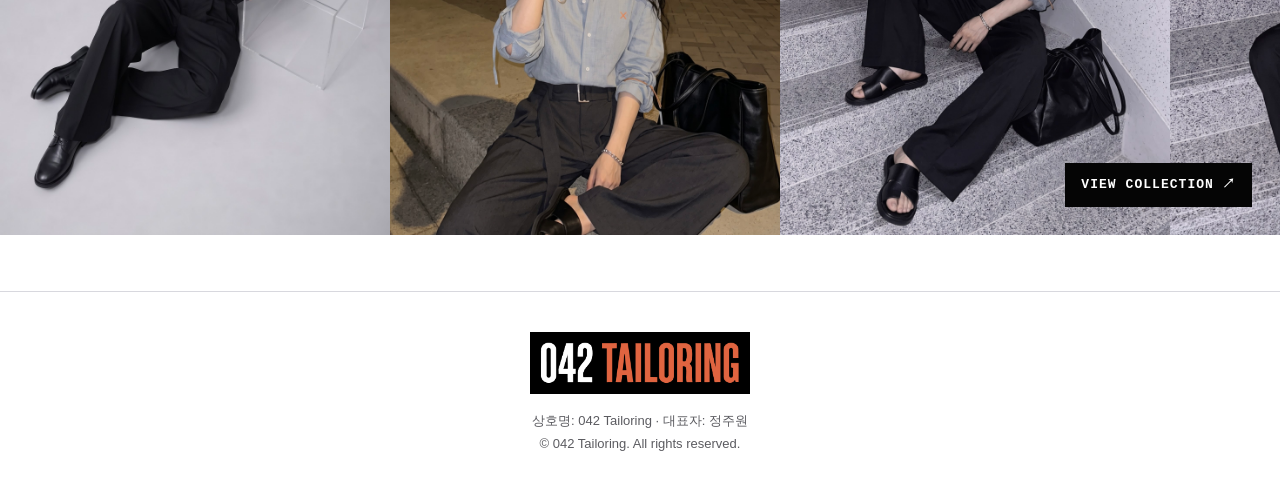
==== commit 2ec1ebb1: "[유상우] 메인 의상 갤러리 자동 이동 및 제품 연결" ====
--- a/index.html
+++ b/index.html
@@ -68,47 +68,18 @@
     <button class="runway-button runway-button-prev" type="button" aria-label="이전 의상 보기">←</button>
     <div class="runway-scroll" tabindex="0" aria-label="좌우로 넘겨보는 의상 이미지">
       <div class="runway-track">
-        <figure class="runway-card"><img src="images/home-runway-01.jpg" alt="의상 스타일 1" loading="lazy"></figure>
-        <figure class="runway-card"><img src="images/home-runway-02.jpg" alt="의상 스타일 2" loading="lazy"></figure>
-        <figure class="runway-card"><img src="images/home-runway-03.jpg" alt="의상 스타일 3" loading="lazy"></figure>
-        <figure class="runway-card"><img src="images/home-runway-04.jpg" alt="의상 스타일 4" loading="lazy"></figure>
-        <figure class="runway-card"><img src="images/home-runway-05.jpg" alt="의상 스타일 5" loading="lazy"></figure>
-        <figure class="runway-card"><img src="images/home-runway-06.jpg" alt="의상 스타일 6" loading="lazy"></figure>
-        <figure class="runway-card"><img src="images/home-runway-07.jpg" alt="의상 스타일 7" loading="lazy"></figure>
-        <figure class="runway-card"><img src="images/home-runway-08.jpg" alt="의상 스타일 8" loading="lazy"></figure>
+        <a class="runway-card" href="product.html?id=205aa907-89ec-420b-8bb0-45d3437c0fcf" aria-label="블랙 오버핏 데님 재킷 &amp; 와이드 슬랙스 셋업 보기"><img src="images/home-runway-01.jpg" alt="의상 스타일 1" loading="lazy"></a>
+        <a class="runway-card" href="product.html?id=look-03" aria-label="워시드 슬레이트 셔츠 &amp; 와이드 슬랙스 셋업 보기"><img src="images/home-runway-02.jpg" alt="의상 스타일 2" loading="lazy"></a>
+        <a class="runway-card" href="product.html?id=look-03" aria-label="워시드 슬레이트 셔츠 &amp; 와이드 슬랙스 셋업 보기"><img src="images/home-runway-03.jpg" alt="의상 스타일 3" loading="lazy"></a>
+        <a class="runway-card" href="product.html?id=look-03" aria-label="워시드 슬레이트 셔츠 &amp; 와이드 슬랙스 셋업 보기"><img src="images/home-runway-04.jpg" alt="의상 스타일 4" loading="lazy"></a>
+        <a class="runway-card" href="product.html?id=look-03" aria-label="워시드 슬레이트 셔츠 &amp; 와이드 슬랙스 셋업 보기"><img src="images/home-runway-05.jpg" alt="의상 스타일 5" loading="lazy"></a>
+        <a class="runway-card" href="product.html?id=look-02" aria-label="초크 베이지 벨티드 더블 셋업 보기"><img src="images/home-runway-06.jpg" alt="의상 스타일 6" loading="lazy"></a>
+        <a class="runway-card" href="product.html?id=look-02" aria-label="초크 베이지 벨티드 더블 셋업 보기"><img src="images/home-runway-07.jpg" alt="의상 스타일 7" loading="lazy"></a>
+        <a class="runway-card" href="product.html?id=look-01" aria-label="차콜 테일러드 셋업 보기"><img src="images/home-runway-08.jpg" alt="의상 스타일 8" loading="lazy"></a>
       </div>
     </div>
     <button class="runway-button runway-button-next" type="button" aria-label="다음 의상 보기">→</button>
-  </section>
-
-  <!-- ===== 강점 3가지 [작성서 04 홈: 강점3가지] ===== -->
-  <section class="section">
-    <p class="eyebrow">WHY US</p>
-    <h2>우리 브랜드의 강점</h2>
-    <div class="features">
-      <div class="feature">
-        <p class="num">01</p>
-        <h3>강점 제목</h3>
-        <p>강점 설명을 적으세요.</p>
-      </div>
-      <div class="feature">
-        <p class="num">02</p>
-        <h3>강점 제목</h3>
-        <p>강점 설명을 적으세요.</p>
-      </div>
-      <div class="feature">
-        <p class="num">03</p>
-        <h3>강점 제목</h3>
-        <p>강점 설명을 적으세요.</p>
-      </div>
-    </div>
-  </section>
-
-  <!-- ===== 대표 제품 미리보기 — products.json에서 자동으로 채워짐 ===== -->
-  <section class="section">
-    <p class="eyebrow">COLLECTION</p>
-    <h2>대표 룩</h2>
-    <div class="grid" id="home-looks"></div>
+    <a class="runway-collection-link" href="products.html">VIEW COLLECTION <span aria-hidden="true">↗</span></a>
   </section>
 
   <!-- ===== 푸터 (5페이지 공통) [작성서 01: 푸터 표기 정보] ===== -->
@@ -119,29 +90,5 @@
   </footer>
 
   <script src="script.js"></script>
-  <script src="catalog.js?v=20260826-rich-editor-1"></script>
-  <script>
-    // 공개 제품 중 '홈 대표 제품'을 최대 4개 보여줍니다.
-    ProductCatalog.loadVisibleProducts()
-      .then((products) => {
-        const featured = products.filter((product) => product.featured);
-        const homeProducts = (featured.length ? featured : products).slice(0, 4);
-        document.getElementById("home-looks").innerHTML = homeProducts
-          .map((p) => {
-            const image = ProductCatalog.safeImageUrl(p.images && p.images[0]);
-            const img = image
-              ? '<img src="' + ProductCatalog.escapeHtml(image) + '" alt="' + ProductCatalog.escapeHtml(p.name) + '" onerror="this.remove()" />'
-              : "";
-            return (
-              '<a class="card" href="product.html?id=' + encodeURIComponent(p.id) + '">' +
-              '<div class="card-img">' + img + "</div>" +
-              '<p class="k">' + ProductCatalog.escapeHtml(p.label || p.category || "") + "</p>" +
-              "<h3>" + ProductCatalog.escapeHtml(p.name) + "</h3></a>"
-            );
-          })
-          .join("");
-      })
-      .catch(() => {});
-  </script>
 </body>
 </html>
--- a/style.css
+++ b/style.css
@@ -80,11 +80,14 @@
 .runway-track { display: flex; width: max-content; gap: 0; }
 .runway-card { flex: 0 0 clamp(132px, 32vw, 390px); aspect-ratio: 3 / 4; margin: 0; overflow: hidden; background: var(--surface); }
 .runway-card img { width: 100%; height: 100%; object-fit: cover; }
+.runway-card:focus-visible { outline: 3px solid var(--accent); outline-offset: -3px; }
 .runway-button { position: absolute; top: 50%; z-index: 2; display: grid; width: 46px; height: 46px; padding: 0; border: 1px solid var(--line); border-radius: 50%; background: color-mix(in srgb, var(--bg) 88%, transparent); color: var(--ink); font-size: 24px; line-height: 1; place-items: center; transform: translateY(-50%); cursor: pointer; backdrop-filter: blur(8px); }
 .runway-button-prev { left: 10px; }
 .runway-button-next { right: 10px; }
 .runway-button:disabled { opacity: .35; cursor: default; }
 .runway-button:focus-visible { outline: 3px solid var(--accent); outline-offset: 2px; }
+.runway-collection-link { position: absolute; right: clamp(14px, 3vw, 28px); bottom: clamp(14px, 3vw, 28px); z-index: 3; display: inline-flex; min-height: 44px; align-items: center; gap: 8px; padding: 10px 16px; background: var(--accent); color: var(--bg); font-family: var(--font-mono); font-size: clamp(10px, 2.8vw, 13px); font-weight: 700; letter-spacing: .08em; text-decoration: none; }
+.runway-collection-link:focus-visible { outline: 3px solid var(--orange); outline-offset: 3px; }
 .letter-reel {
   position: relative;
   flex: 0 0 .57em;
@@ -297,16 +300,78 @@
 .contact-item .label { font-size: 12px; letter-spacing: 2px; color: var(--ink-soft); text-transform: uppercase; }
 .contact-item .value { font-size: 16px; margin-top: 4px; word-break: break-all; }
 
+/* ===== 문의 폼 (contact.html 전용) ===== */
+.contact-page { background: var(--bg); }
+.contact-wrap { max-width: var(--maxw); margin: 0 auto; padding-inline: 22px; }
+.contact-head { padding: 44px 0 0; border-bottom: 1px solid var(--line); }
+.contact-head h1 { font-size: clamp(52px, 14vw, 104px); }
+.contact-section { padding: 0 0 80px; }
+.contact-form-notice { margin: 0; padding: 16px 0; color: var(--orange); font-size: 13px; line-height: 1.6; border-bottom: 1px solid var(--line); }
+.contact-form-row { display: grid; gap: 10px; padding: 22px 0; border-bottom: 1px solid var(--line); }
+.contact-form-row > label { font-size: 14px; font-weight: 700; }
+.contact-form-row > label span { color: var(--orange); }
+.contact-field { min-width: 0; }
+.contact-form input,
+.contact-form select,
+.contact-form textarea {
+  display: block;
+  width: 100%;
+  border: 1px solid var(--line);
+  border-radius: var(--radius);
+  background: var(--bg);
+  color: var(--ink);
+  font: inherit;
+  font-size: 15px;
+  line-height: 1.5;
+  padding: 13px 14px;
+}
+.contact-form select { appearance: auto; min-height: 48px; }
+.contact-form textarea { min-height: 220px; resize: vertical; }
+.contact-form input::placeholder,
+.contact-form textarea::placeholder { color: #9A9AA1; }
+.contact-form input:focus-visible,
+.contact-form select:focus-visible,
+.contact-form textarea:focus-visible { outline: 2px solid var(--orange); outline-offset: 2px; border-color: var(--orange); }
+.contact-form input[aria-invalid="true"],
+.contact-form select[aria-invalid="true"],
+.contact-form textarea[aria-invalid="true"] { border-color: var(--orange); }
+.contact-error { min-height: 0; margin-top: 7px; color: var(--orange); font-size: 13px; }
+.contact-error:empty { display: none; }
+.contact-product-status { margin-top: 7px; color: var(--ink-soft); font-size: 13px; }
+.contact-retry { border: 0; background: none; color: var(--orange); font: inherit; text-decoration: underline; text-underline-offset: 3px; cursor: pointer; }
+.contact-form-actions { display: flex; flex-wrap: wrap; align-items: center; gap: 16px; padding-top: 28px; }
+.contact-submit { border: 1px solid var(--raw); border-radius: var(--radius); padding: 13px 24px; background: var(--raw); color: var(--chalk); font: inherit; font-weight: 700; cursor: pointer; }
+.contact-submit:hover { background: var(--orange); border-color: var(--orange); color: var(--raw); }
+.contact-submit:focus-visible,
+.contact-retry:focus-visible { outline: 2px solid var(--orange); outline-offset: 3px; }
+.contact-form-status { color: var(--orange); font-size: 13px; }
+
 /* ===== 푸터 (모든 페이지 공통) ===== */
 .footer { border-top: 1px solid var(--line); padding: 40px 22px; text-align: center; color: var(--ink-soft); font-size: 13px; }
 .footer .logo img { width: min(100%, 220px); height: auto; margin: 0 auto; }
 .footer .biz { margin-top: 8px; line-height: 1.9; }
+
+/* 긴 페이지에서 처음으로 돌아가는 공통 버튼 */
+.back-to-top {
+  position: fixed; right: 16px; bottom: 16px; z-index: 30;
+  display: inline-flex; align-items: center; justify-content: center; gap: 6px;
+  min-width: 46px; min-height: 46px; padding: 10px 12px;
+  border: 1px solid var(--line); border-radius: 999px;
+  background: color-mix(in srgb, var(--raw) 92%, transparent); color: var(--chalk);
+  font-family: var(--font-mono); font-size: 12px; letter-spacing: .04em;
+  box-shadow: 0 14px 34px rgba(0,0,0,.18); cursor: pointer;
+  opacity: 0; pointer-events: none; transform: translateY(10px);
+  transition: opacity .2s ease, transform .2s ease, background .2s ease;
+}
+.back-to-top.is-visible { opacity: 1; pointer-events: auto; transform: translateY(0); }
+.back-to-top:hover, .back-to-top:focus-visible { background: var(--orange); color: var(--raw); }
 
 /* ===== 큰 화면(태블릿/PC) — 720px 이상 ===== */
 @media (min-width: 720px) {
   .nav-toggle { display: none; }
   .nav-menu { display: flex; flex-direction: row; position: static; background: none; border: 0; padding: 0; gap: 26px; }
   .nav-menu a { border-top: 0; padding: 0; font-size: 15px; }
+  .back-to-top { right: 24px; bottom: 24px; }
   .section { padding: 80px 24px; }
   .features { grid-template-columns: repeat(3, 1fr); }
   .grid { grid-template-columns: repeat(auto-fill, minmax(230px, 1fr)); gap: 22px; }
@@ -322,6 +387,10 @@
   .product-gallery.columns-3 { grid-template-columns: repeat(3, 1fr); }
   .product-highlight { padding: 64px; }
   .contact-list { grid-template-columns: repeat(2, 1fr); }
+  .contact-wrap { padding-inline: 24px; }
+  .contact-form-row { grid-template-columns: minmax(120px, 160px) minmax(0, 1fr); align-items: start; gap: 24px; padding: 24px 0; }
+  .contact-form-row > label { padding-top: 13px; }
+  .contact-form-row-message > label { padding-top: 17px; }
 }
 
 @media (prefers-reduced-motion: reduce) {
@@ -520,7 +589,7 @@
   border-bottom-color: var(--charcoal);
 }
 
-.archive-page .nav-inner { max-width: 1540px; }
+.archive-page .nav-inner { max-width: var(--maxw); }
 .archive-page .nav-toggle { color: var(--chalk); }
 .archive-page .nav-menu { background: var(--raw); border-bottom-color: var(--charcoal); }
 .archive-page .nav-menu a { color: color-mix(in srgb, var(--chalk) 60%, transparent); border-top-color: var(--charcoal); }
@@ -528,7 +597,7 @@
 .archive-page .footer { background: var(--raw); color: color-mix(in srgb, var(--chalk) 56%, transparent); border-top-color: var(--charcoal); }
 
 .archive-main { background: var(--raw); }
-.archive-frame { width: min(100%, 1540px); margin: 0 auto; padding-inline: 18px; }
+.archive-frame { width: min(100%, var(--maxw)); margin: 0 auto; padding-inline: 22px; }
 .archive-display { font-family: var(--font-brand); font-weight: 700; letter-spacing: -.045em; line-height: .84; text-transform: uppercase; }
 .archive-micro { font-family: var(--font-mono); font-size: 10px; line-height: 1.5; letter-spacing: .09em; text-transform: uppercase; font-variant-numeric: tabular-nums; }
 .archive-index { color: var(--orange); }
@@ -538,11 +607,11 @@
 .archive-rail { display: grid; grid-template-columns: 1fr auto; gap: 7px 18px; padding: 9px 0; color: color-mix(in srgb, var(--chalk) 58%, transparent); border-top: 1px solid var(--charcoal); border-bottom: 1px solid var(--charcoal); }
 .archive-rail span:last-child { grid-column: 1 / -1; }
 .archive-hero-copy { margin-top: 28px; color: var(--orange); }
-.archive-hero-title { position: relative; z-index: 1; margin: 18px 0 28px; font-size: clamp(68px, 24.5vw, 186px); }
+.archive-hero-title { position: relative; z-index: 1; margin: 14px 0 28px; font-size: clamp(56px, 16vw, 120px); line-height: .95; letter-spacing: 0; overflow-wrap: anywhere; }
 .archive-hero-title span { display: block; }
 .archive-hero-title span:last-child::after { content: "."; color: var(--orange); }
 .archive-hero-visual { position: relative; margin: 0; border: 1px solid var(--charcoal); background: var(--charcoal); }
-.archive-hero-visual img { width: 100%; height: clamp(510px, 135vw, 780px); object-fit: cover; object-position: 50% 18%; filter: saturate(.7) contrast(1.06); }
+.archive-hero-visual img { width: 100%; height: clamp(510px, 135vw, 780px); object-fit: cover; object-position: 50% 18%; filter: none; }
 .archive-hero-visual figcaption { display: grid; gap: 4px; padding: 10px 12px; color: color-mix(in srgb, var(--chalk) 68%, transparent); border-top: 1px solid var(--charcoal); }
 .archive-cropmark { position: absolute; z-index: 1; width: 34px; height: 34px; pointer-events: none; }
 .archive-cropmark::before,
@@ -577,7 +646,9 @@
 .archive-look-image::after { content: ""; position: absolute; z-index: 1; pointer-events: none; }
 .archive-look-image::before { inset: 14px; border-top: 1px solid color-mix(in srgb, var(--chalk) 40%, transparent); border-left: 1px solid color-mix(in srgb, var(--chalk) 40%, transparent); }
 .archive-look-image::after { top: 14px; right: 14px; width: 28px; border-top: 2px solid var(--orange); }
-.archive-look-image img { width: 100%; aspect-ratio: 3 / 4; object-fit: cover; filter: saturate(.78) contrast(1.04); }
+.archive-look-link { display: block; color: inherit; text-decoration: none; }
+.archive-look-link:focus-visible { outline: 2px solid var(--orange); outline-offset: 6px; }
+.archive-look-image img { width: 100%; aspect-ratio: 3 / 4; object-fit: cover; filter: none; }
 .archive-look-mark { position: absolute; right: 0; bottom: 0; min-width: 56px; padding: 8px 10px; background: var(--orange); color: var(--raw); text-align: center; }
 .archive-look-info { padding-top: 14px; border-top: 1px solid var(--charcoal); }
 .archive-look-code { margin-bottom: 9px; color: var(--orange); overflow-wrap: anywhere; }
@@ -597,9 +668,18 @@
 .archive-page .archive-managed img,
 .archive-page .archive-managed iframe,
 .archive-page .archive-managed video { border-radius: 0; }
-.archive-page .archive-managed img { filter: grayscale(1) contrast(1.05); }
+.archive-page .archive-managed img { filter: none; }
 .archive-page .archive-managed.is-empty,
 .archive-page .archive-managed:has(> .portfolio-status) { display: none; }
+.archive-page .archive-managed.archive-curated-content { max-width: var(--maxw); }
+.archive-curated-intro { display: grid; gap: 18px; }
+.archive-curated-intro h2 { max-width: 8em; font-size: clamp(54px, 14vw, 112px); }
+.archive-curated-note { color: color-mix(in srgb, var(--chalk) 58%, transparent); }
+.archive-curated-grid { display: grid; gap: 18px; margin-top: 38px; }
+.archive-curated-card { min-width: 0; margin: 0; border: 1px solid var(--charcoal); background: var(--charcoal); }
+.archive-curated-card img { width: 100%; aspect-ratio: 4 / 5; object-fit: cover; filter: none; }
+.archive-curated-card figcaption { display: flex; justify-content: space-between; gap: 12px; padding: 10px 12px; color: color-mix(in srgb, var(--chalk) 68%, transparent); border-top: 1px solid var(--charcoal); }
+.archive-curated-card figcaption span:last-child { color: var(--orange); text-align: right; }
 
 /* 시그니처 디테일 */
 .archive-signature { padding: 18px 0 90px; border-top: 1px solid var(--orange); border-bottom: 1px solid var(--orange); }
@@ -622,12 +702,12 @@
 
 @media (min-width: 720px) {
   .archive-page .nav-menu { background: none; }
-  .archive-frame { padding-inline: 28px; }
+  .archive-frame { padding-inline: 24px; }
   .archive-hero { padding-top: 24px; padding-bottom: 90px; }
   .archive-rail { grid-template-columns: 1fr auto 1fr; }
   .archive-rail span:last-child { grid-column: auto; text-align: right; }
   .archive-hero-copy { margin-top: 48px; }
-  .archive-hero-title { margin: 25px 0 40px; font-size: clamp(118px, 16.6vw, 254px); }
+  .archive-hero-title { margin: 14px 0 28px; font-size: clamp(56px, 16vw, 120px); }
   .archive-hero-title span { display: inline; }
   .archive-hero-title span + span { margin-left: .08em; }
   .archive-hero-visual img { height: min(72vw, 880px); object-position: 50% 24%; }
@@ -645,6 +725,17 @@
   .archive-look-card:nth-child(even) { transform: translateY(120px); }
   .archive-look-info h3 { font-size: clamp(34px, 4.3vw, 66px); }
   .archive-page .archive-managed { margin-top: 220px; }
+  .archive-page .archive-managed.archive-curated-content { max-width: var(--maxw); }
+  .archive-curated-intro { grid-template-columns: minmax(0, 1fr) auto; gap: 26px 60px; align-items: end; }
+  .archive-curated-intro .archive-index { grid-column: 1 / -1; }
+  .archive-curated-note { text-align: right; }
+  .archive-curated-grid { grid-template-columns: repeat(12, minmax(0, 1fr)); gap: 24px; margin-top: 62px; }
+  .archive-curated-card { grid-column: span 5; }
+  .archive-curated-card-featured { grid-column: span 7; }
+  .archive-curated-card:nth-child(2) { padding-top: 88px; }
+  .archive-curated-card:nth-child(3) { padding-top: 42px; }
+  .archive-curated-card-wide { grid-column: span 7; }
+  .archive-curated-card:nth-child(5) { padding-top: 116px; }
   .archive-signature { padding-bottom: 130px; }
   .archive-signature-grid { grid-template-columns: minmax(0, 1fr) auto; gap: 54px 40px; }
   .archive-signature .archive-index { grid-column: 1 / -1; }
@@ -657,5 +748,5 @@
 
 @media (prefers-reduced-motion: no-preference) {
   .archive-look-image img { transition: transform .7s cubic-bezier(.2, .7, .2, 1), filter .7s ease; }
-  .archive-look-card:hover .archive-look-image img { transform: scale(1.015); filter: saturate(.9) contrast(1.08); }
-}
+  .archive-look-card:hover .archive-look-image img { transform: scale(1.015); filter: none; }
+}
